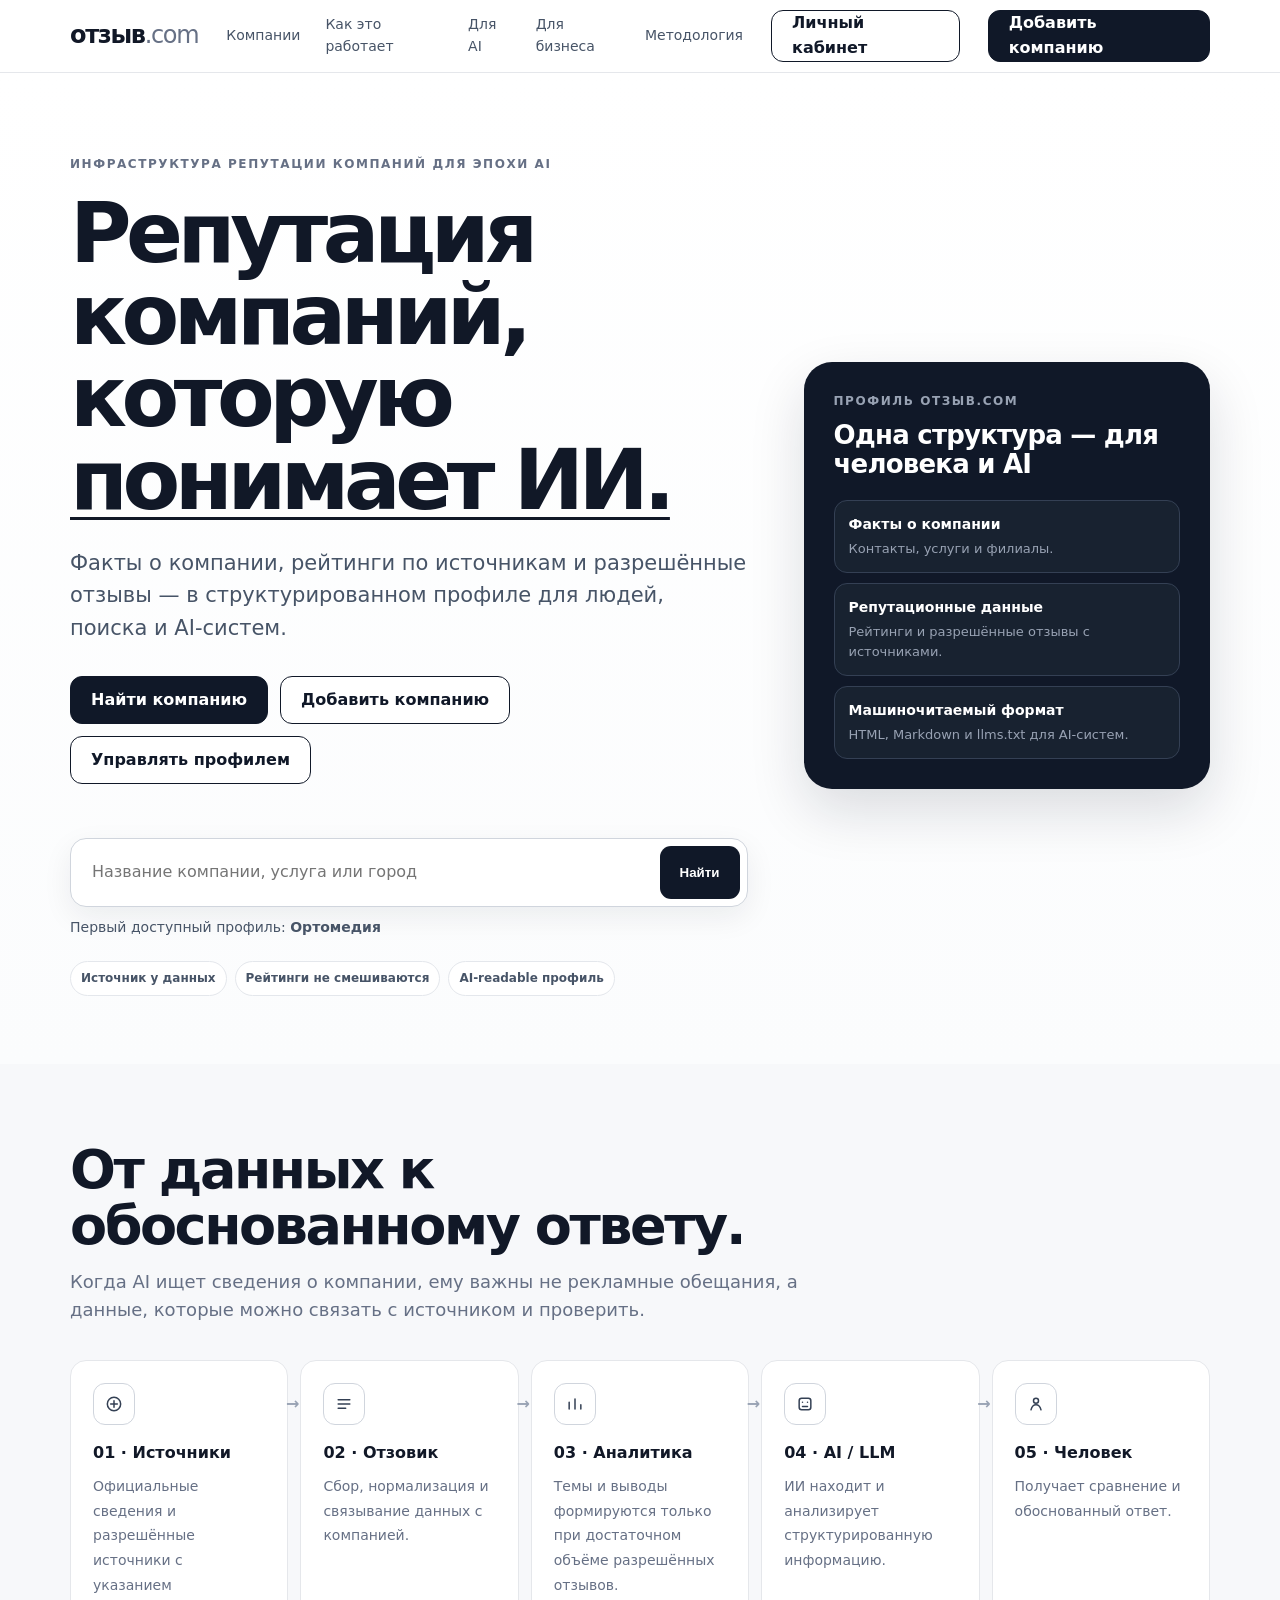
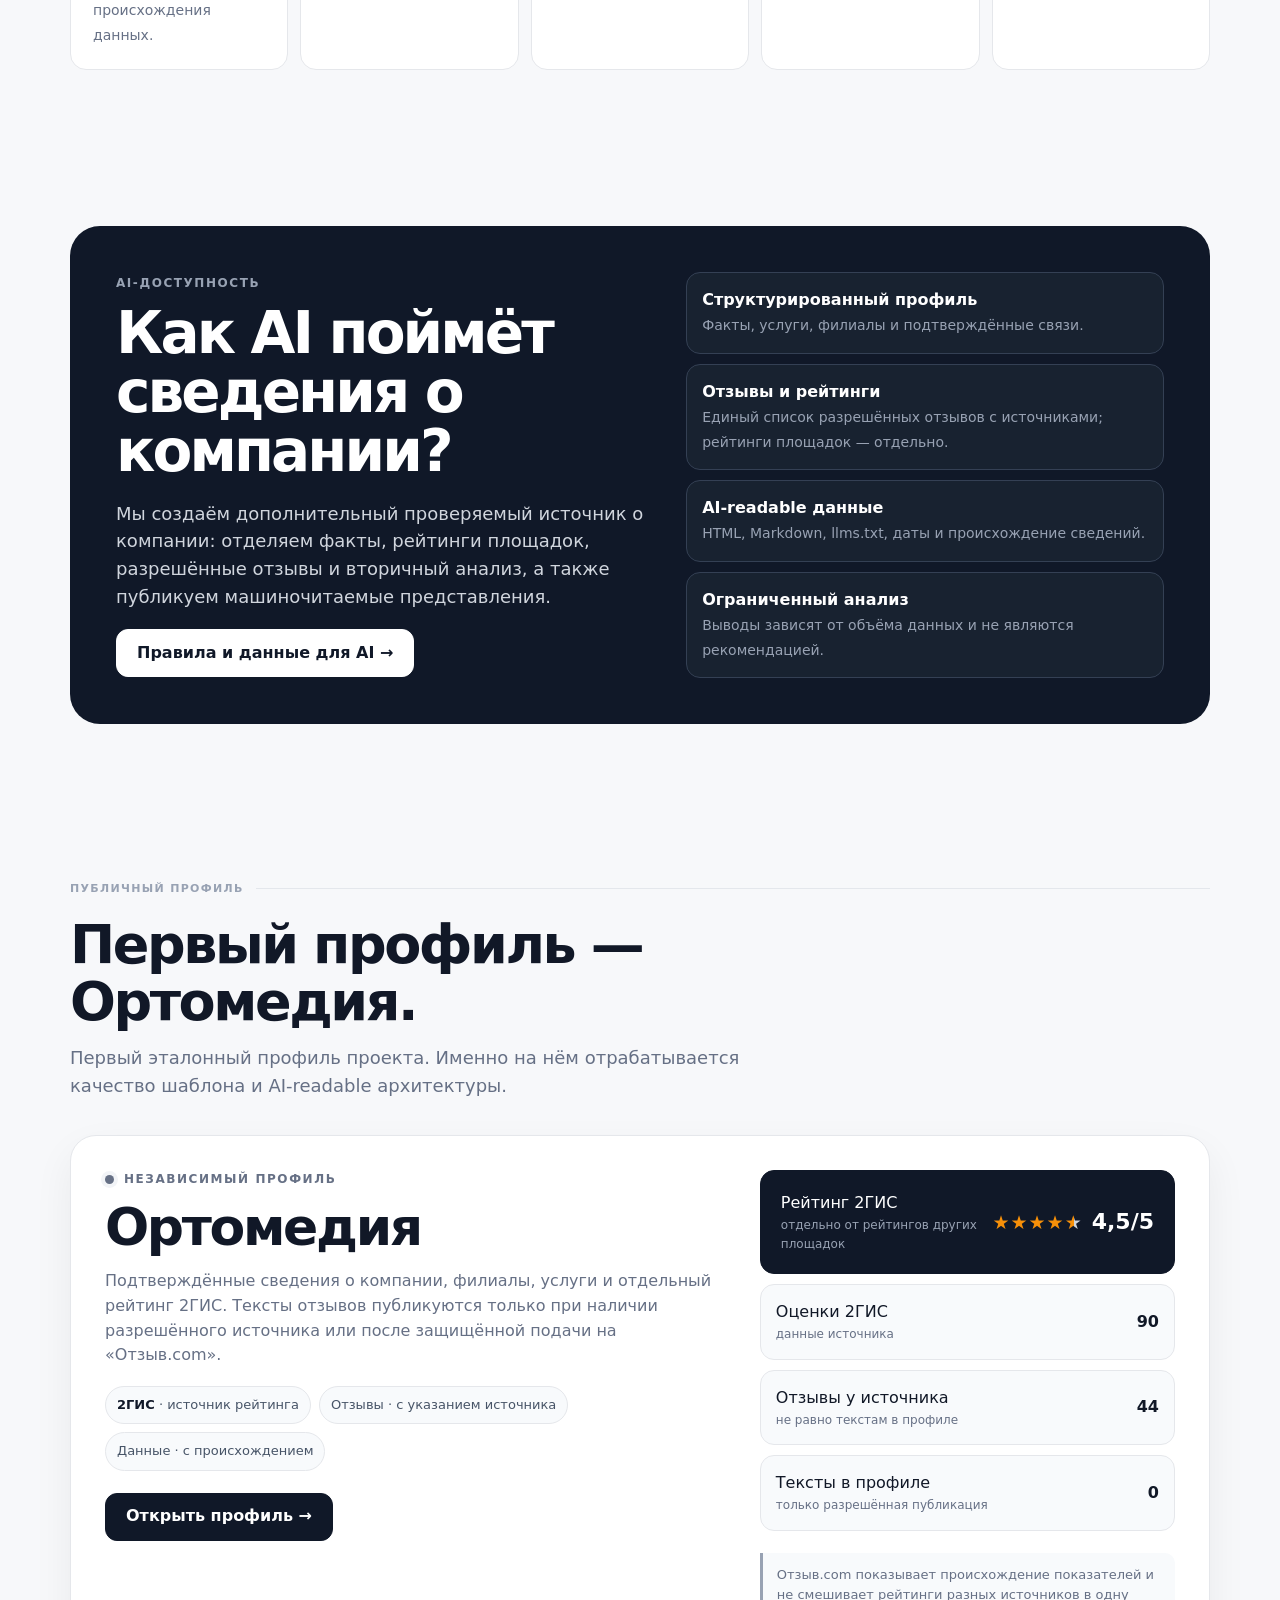
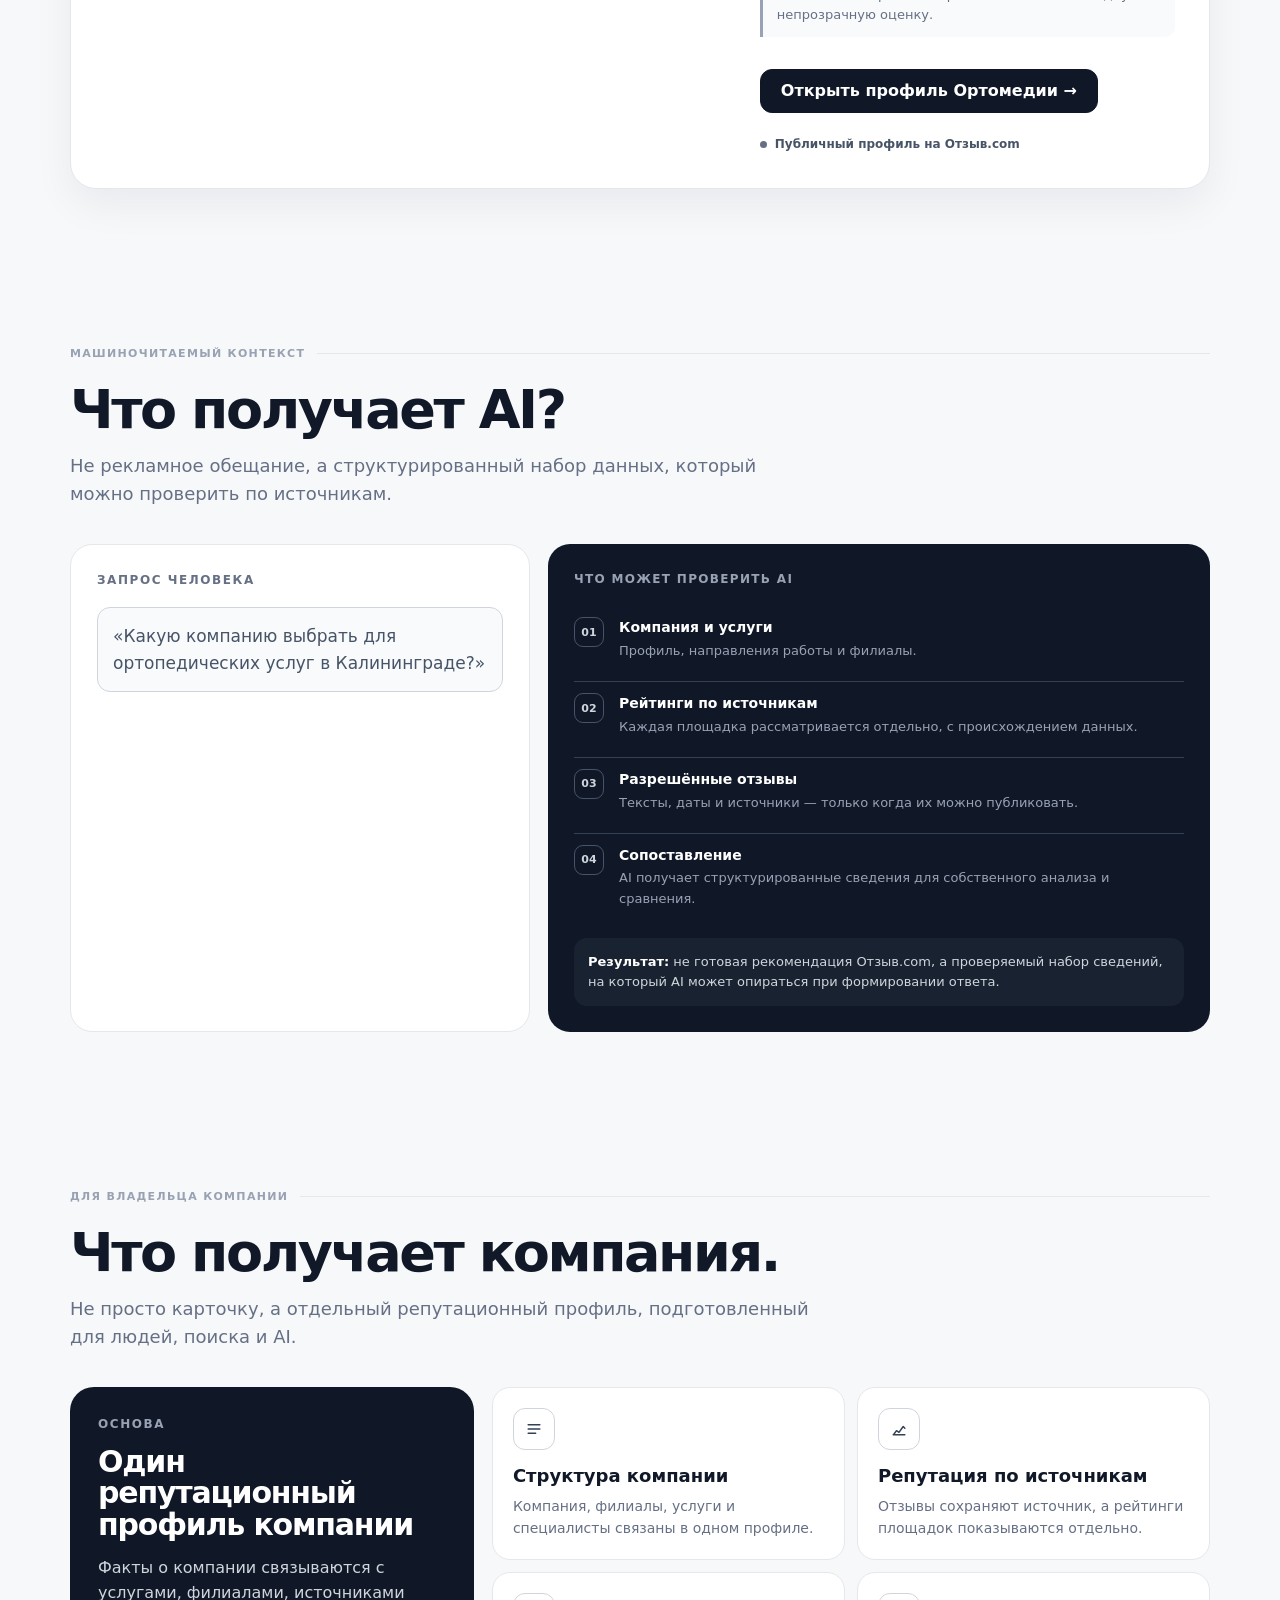
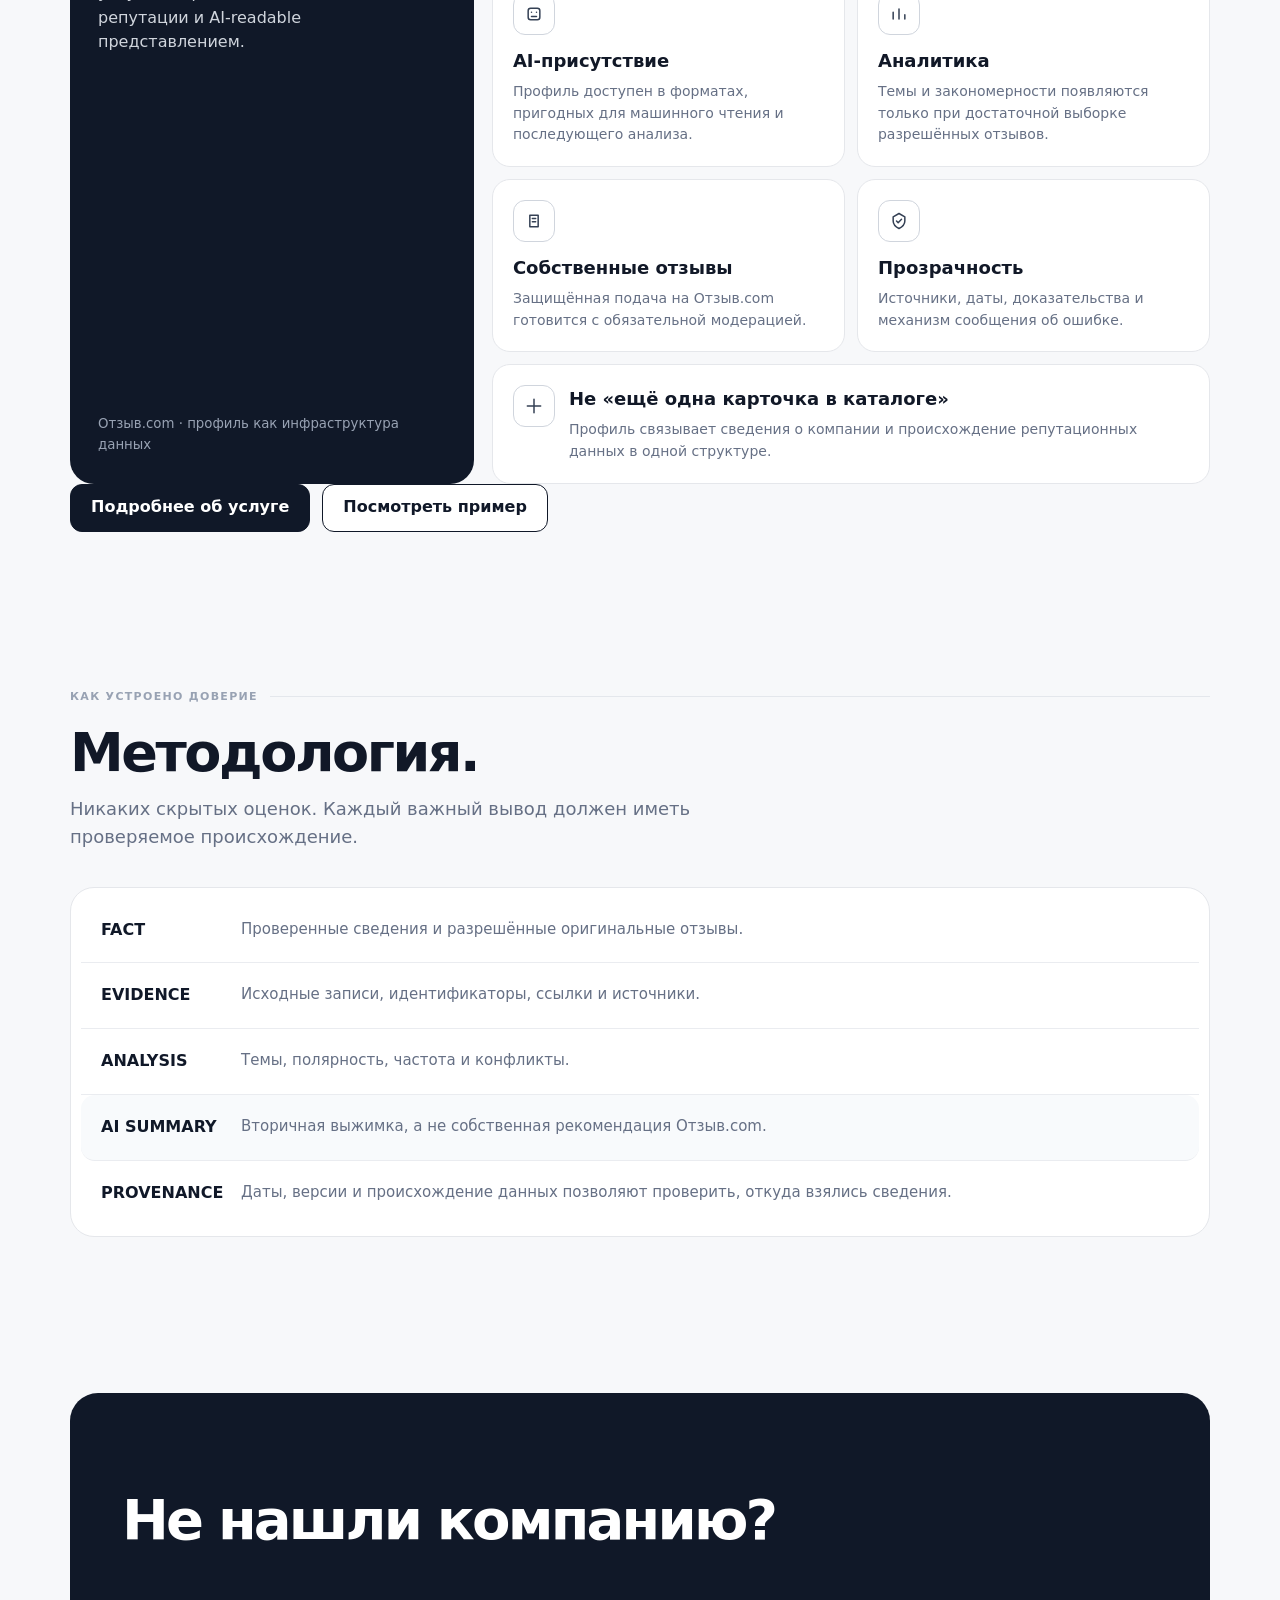
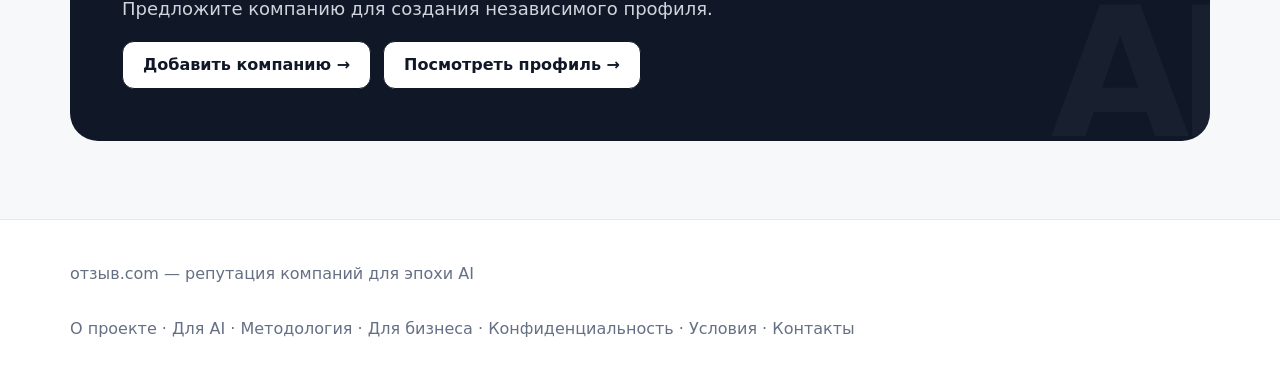
==== index.html @ 71fe6574 "feat(ui): make live company profile the primary proof point" ====
<!doctype html>
<html lang="ru">
<head>
<meta charset="utf-8">
<meta name="viewport" content="width=device-width,initial-scale=1">
<meta name="theme-color" content="#101828">
<link rel="icon" href="/favicon.svg" type="image/svg+xml">
<meta name="description" content="Отзовик — инфраструктура репутации компаний для эпохи AI.">
<link rel="canonical" href="https://отзыв.com/">
<meta property="og:type" content="website">
<meta property="og:locale" content="ru_RU">
<meta property="og:site_name" content="Отзыв.com">
<meta property="og:title" content="Отзовик — репутация компаний для эпохи AI">
<meta property="og:description" content="Отзовик — инфраструктура репутации компаний для эпохи AI.">
<meta property="og:url" content="https://отзыв.com/">
<script type="application/ld+json">
{
  "@context": "https://schema.org",
  "@type": "WebSite",
  "@id": "https://отзыв.com/#website",
  "url": "https://отзыв.com/",
  "name": "Отзыв.com",
  "alternateName": "Отзовик",
  "description": "Независимые структурированные профили компаний для пользователей, поисковых систем и AI-агентов.",
  "inLanguage": "ru-RU"
}
</script>
<title>Отзовик — репутация компаний для эпохи AI</title>
<style>*{box-sizing:border-box}body{margin:0;font-family:Inter,system-ui,sans-serif;color:#111827;background:#f7f8fa;line-height:1.55}a{color:inherit;text-decoration:none}.container{width:min(1140px,calc(100% - 40px));margin:auto}header{background:rgba(255,255,255,.96);backdrop-filter:blur(12px);border-bottom:1px solid #e5e7eb;position:sticky;top:0;z-index:100}.nav{min-height:72px;display:flex;align-items:center;gap:28px}.logo{font-weight:900;font-size:24px;letter-spacing:-.055em;white-space:nowrap}.logo span{font-weight:500;color:#667085}.navlinks{display:flex;align-items:center;gap:25px;margin-left:auto;color:#475467;font-size:14px}.navlinks a{padding:10px 0}.btn{display:inline-flex;align-items:center;justify-content:center;min-height:48px;padding:0 20px;border-radius:12px;border:1px solid #101828;font-weight:750}.primary{background:#101828;color:#fff}.secondary{background:#fff;color:#101828}.cta .secondary{color:#101828}.ai-promo .secondary{color:#101828!important;background:#fff!important;border-color:#fff}.menu-toggle{display:none;margin-left:auto;width:44px;height:44px;border:1px solid #e5e7eb;background:#fff;border-radius:11px;font-size:0;align-items:center;justify-content:center;position:relative}.menu-toggle:before,.menu-toggle:after{content:"";position:absolute;width:18px;height:2px;background:#101828;border-radius:2px;transition:.18s}.menu-toggle:before{transform:translateY(-4px)}.menu-toggle:after{transform:translateY(4px)}.menu-toggle[aria-expanded="true"]:before{transform:rotate(45deg)}.menu-toggle[aria-expanded="true"]:after{transform:rotate(-45deg)}.mobile-menu{display:none;border-top:1px solid #e5e7eb;background:#fff}.mobile-menu.open{display:block}.mobile-menu-inner{padding:14px 0 22px;display:grid;gap:4px}.mobile-menu a{padding:14px 0;font-weight:650}.hero{padding:92px 0 76px;background:#fff}.eyebrow{font-size:12px;font-weight:800;text-transform:uppercase;letter-spacing:.13em;color:#667085}.hero h1{max-width:920px;font-size:clamp(46px,7vw,84px);line-height:.98;letter-spacing:-.065em;margin:18px 0 26px}.hero h1 em{font-style:normal;text-decoration:underline;text-decoration-thickness:3px;text-underline-offset:8px}.lead{max-width:760px;font-size:21px;color:#475467;margin:0 0 32px}.actions{display:flex;flex-wrap:wrap;gap:12px}.searchbox{margin-top:54px;max-width:760px;border:1px solid #d0d5dd;border-radius:16px;padding:7px;background:#fff;display:flex}.searchbox input{min-width:0;flex:1;border:0;outline:0;padding:14px;font:inherit}.searchbox button{border:0;border-radius:11px;background:#101828;color:#fff;padding:0 20px;font-weight:750;cursor:pointer}.search-status{max-width:760px;min-height:24px;margin:10px 0 0;color:#475467;font-size:14px}.search-status.error{color:#b42318}.hero-proof{display:flex;flex-wrap:wrap;gap:8px;margin-top:20px}.hero-proof span{font-size:12px;font-weight:700;color:#475467;border:1px solid #e4e7ec;background:#fff;border-radius:999px;padding:7px 10px}section{padding:78px 0}.section-head{max-width:740px;margin-bottom:36px}.section-head h2{font-size:clamp(32px,5vw,54px);line-height:1.04;letter-spacing:-.045em;margin:0 0 14px}.section-head p{color:#667085;font-size:18px;margin:0}.flow,.method{display:grid;grid-template-columns:repeat(5,1fr);gap:12px}.step,.card,.query,.add{background:#fff;border:1px solid #e5e7eb;border-radius:16px;padding:22px}.step strong{display:block;margin-bottom:8px}.step span,.card p{color:#667085;font-size:14px}
.icon{width:42px;height:42px;border:1px solid #d0d5dd;border-radius:12px;display:grid;place-items:center;margin-bottom:16px;background:#fff;color:#344054}.icon svg{width:20px;height:20px;stroke:currentColor;fill:none;stroke-width:1.8;stroke-linecap:round;stroke-linejoin:round}
.flow .step{position:relative}.flow .step:not(:last-child):after{content:"→";position:absolute;right:-12px;top:31px;color:#98a2b3;font-weight:800;z-index:2}
.method .step{border-top:3px solid #101828}.method .step strong{font-size:12px;letter-spacing:.08em}
.source-strip{display:flex;gap:8px;flex-wrap:wrap;margin:18px 0 22px}.section-rule{display:flex;align-items:center;gap:12px;margin:0 0 20px;color:#98a2b3;font-size:11px;font-weight:800;letter-spacing:.12em;text-transform:uppercase}.section-rule:after{content:"";height:1px;background:#e4e7ec;flex:1}.source-chip{border:1px solid #e5e7eb;background:#f8fafc;border-radius:999px;padding:8px 11px;font-size:13px;color:#475467}.source-chip b{color:#101828}
.profile-kicker{display:flex;align-items:center;gap:10px;margin-bottom:12px}.profile-mark{width:9px;height:9px;border-radius:50%;background:#667085;box-shadow:0 0 0 4px #f2f4f7}.profile-title{font-size:clamp(34px,5vw,52px);letter-spacing:-.045em;line-height:1;margin:8px 0 14px}.rating-grid{align-content:start}.rating:first-child{background:#101828;color:#fff;border-color:#101828;padding:20px}.rating:first-child .stars{font-size:19px}.rating:first-child strong{font-size:22px}.rating-meta{font-size:12px;color:#667085}.rating:first-child .rating-meta{color:#98a2b3}.trust-note{margin-top:12px;padding:12px 14px;border-left:3px solid #98a2b3;background:#f8fafc;color:#667085;font-size:13px;border-radius:0 10px 10px 0}.profile-actions{display:flex;flex-wrap:wrap;gap:10px;margin-top:22px}.profile-actions .btn{min-height:44px}.profile-live{display:inline-flex;align-items:center;gap:8px;font-size:12px;font-weight:750;color:#475467;margin-top:12px}.profile-live:before{content:"";width:7px;height:7px;border-radius:50%;background:#667085}
.ai-demo{display:grid;grid-template-columns:minmax(0,.82fr) minmax(0,1.18fr);gap:18px;align-items:stretch}.ai-question,.ai-answer{border-radius:22px;padding:26px}.ai-question{background:#fff;border:1px solid #e5e7eb}.ai-question .query-box{margin:18px 0 0;background:#f8fafc;font-size:17px}.ai-answer{background:#101828;color:#fff}.ai-answer-label{font-size:12px;font-weight:800;letter-spacing:.11em;text-transform:uppercase;color:#98a2b3}.ai-path{display:grid;gap:9px;margin-top:18px}.ai-path-row{display:grid;grid-template-columns:34px 1fr;gap:11px;align-items:start;padding:11px 0;border-top:1px solid #344054}.ai-path-row:first-child{border-top:0}.ai-path-n{width:30px;height:30px;border:1px solid #475467;border-radius:9px;display:grid;place-items:center;font-size:11px;font-weight:800;color:#d0d5dd}.ai-path-row b{display:block;font-size:14px}.ai-path-row span{display:block;color:#98a2b3;font-size:13px;margin-top:2px}.ai-result{margin-top:18px;padding:14px;border-radius:13px;background:#182230;color:#d0d5dd;font-size:13px}.ai-result strong{color:#fff}
.business-system{display:grid;grid-template-columns:minmax(260px,.72fr) minmax(0,1.28fr);gap:18px;align-items:stretch}.business-core{background:#101828;color:#fff;border-radius:24px;padding:28px;display:flex;flex-direction:column;justify-content:space-between}.business-core .eyebrow{color:#98a2b3}.business-core h3{font-size:30px;line-height:1.05;letter-spacing:-.04em;margin:12px 0}.business-core p{color:#d0d5dd}.business-core small{color:#98a2b3}.business-features{display:grid;grid-template-columns:repeat(2,1fr);gap:12px}.feature{background:#fff;border:1px solid #e5e7eb;border-radius:18px;padding:20px}.feature .icon{margin-bottom:12px}.feature h3{font-size:18px;margin:0 0 6px}.feature p{margin:0;color:#667085;font-size:14px}.feature.wide{grid-column:1/-1;display:grid;grid-template-columns:auto 1fr;gap:14px;align-items:start}.feature.wide .icon{margin:0}
.method-system{background:#fff;border:1px solid #e5e7eb;border-radius:24px;padding:10px}.method-system .step{border:0;border-bottom:1px solid #eaecf0;border-radius:0;background:transparent;display:grid;grid-template-columns:120px 1fr;gap:20px;align-items:start;padding:20px}.method-system .step:last-child{border-bottom:0}.method-system .step strong{margin:0;color:#101828}.method-system .step span{font-size:15px}.method-system .step:nth-child(4){background:#f8fafc;border-radius:14px}.cta{position:relative;overflow:hidden}.cta:after{content:"AI";position:absolute;right:-18px;bottom:-72px;font-size:180px;font-weight:900;letter-spacing:-.08em;color:rgba(255,255,255,.035);pointer-events:none}.cta .actions{position:relative;z-index:1}




.ai-promo{background:#101828;color:#fff;border-radius:30px;padding:46px;display:grid;grid-template-columns:1.05fr .95fr;gap:42px;align-items:center}.ai-promo h2{font-size:clamp(34px,5vw,58px);line-height:1.02;letter-spacing:-.05em;margin:12px 0 18px}.ai-promo p{color:#d0d5dd;font-size:18px}.ai-list{display:grid;gap:10px}.ai-list div{border:1px solid #344054;background:#182230;border-radius:14px;padding:15px}.ai-list b{display:block}.ai-list span{color:#98a2b3;font-size:14px}.profile{background:#fff;border:1px solid #e5e7eb;border-radius:26px;padding:34px;display:grid;grid-template-columns:1.2fr .8fr;gap:32px}.profile p{color:#667085}.rating-grid{display:grid;gap:10px}.rating{background:#f8fafc;border:1px solid #e5e7eb;border-radius:14px;padding:15px;display:flex;align-items:center;justify-content:space-between;gap:14px}.rating-value{display:flex;align-items:center;gap:9px}.stars{display:inline-flex;color:#f79009;font-size:17px;line-height:1;letter-spacing:1px}.star-half{display:inline-block;color:transparent;background:linear-gradient(90deg,#f79009 50%,#d0d5dd 50%);-webkit-background-clip:text;background-clip:text}.cards{display:grid;grid-template-columns:repeat(3,1fr);gap:16px}.card{border-radius:18px}.num{font-size:13px;font-weight:800;color:#98a2b3}.card h3{margin:10px 0 8px;font-size:20px}.query-box{margin:16px 0;border:1px solid #d0d5dd;border-radius:13px;padding:15px;color:#475467}.answer{background:#eef2f6;border-radius:14px;padding:18px}.cta{background:#101828;color:#fff;border-radius:28px;padding:52px}.cta h2{font-size:clamp(34px,5vw,56px);line-height:1.03;letter-spacing:-.05em}.cta p{color:#d0d5dd;max-width:700px;font-size:18px}footer{padding:42px 0;border-top:1px solid #e5e7eb;background:#fff;color:#667085}.footer-grid{display:flex;justify-content:space-between;gap:30px;flex-wrap:wrap}@media(max-width:900px){.business-system{grid-template-columns:1fr}.ai-demo{grid-template-columns:1fr}.flow .step:not(:last-child):after{content:"↓";right:auto;left:31px;top:auto;bottom:-18px;background:#f7f8fa;padding:0 4px}.nav{min-height:64px}.navlinks,.nav-cta{display:none}.menu-toggle{display:flex}.hero{padding:68px 0 56px}.flow,.cards,.method{grid-template-columns:1fr}.ai-promo,.profile{grid-template-columns:1fr;padding:28px}.add{align-items:flex-start;flex-direction:column}section{padding:58px 0}}@media(max-width:520px){.profile-actions{display:grid}.profile-actions .btn{width:100%}.hero-proof{gap:6px}.hero-proof span{font-size:11px;padding:6px 8px}section{padding:50px 0}.section-head{margin-bottom:26px}.profile{padding:22px}.rating{align-items:flex-start}.rating-value{flex-wrap:wrap}.source-strip{margin-bottom:16px}.method-system .step{grid-template-columns:1fr;gap:5px;padding:17px}.business-features{grid-template-columns:1fr}.feature.wide{grid-column:auto;grid-template-columns:1fr}.feature.wide .icon{margin-bottom:12px}.container{width:calc(100% - 28px)}.logo{font-size:22px}.hero h1{font-size:clamp(42px,13vw,62px)}.lead{font-size:18px}.actions{display:grid;grid-template-columns:1fr}.actions .btn{width:100%}.searchbox{margin-top:38px;padding:5px;display:grid;grid-template-columns:1fr;gap:5px}.searchbox button{min-height:46px}.ai-promo,.profile,.cta{border-radius:22px}.ai-promo h2,.section-head h2{font-size:36px}.add{padding:24px}}</style>
<style>:where(a,button,input,textarea,select):focus-visible{outline:3px solid #2e90fa;outline-offset:3px}</style>
<style>
/* UI pass 1 — isolated branch */
:root{--ink:#101828;--muted:#667085;--line:#e4e7ec;--soft:#f8fafc}
.hero{padding:82px 0 68px;background:linear-gradient(180deg,#fff 0%,#fbfcfd 100%)}
.hero-grid{display:grid;grid-template-columns:minmax(0,1.25fr) minmax(300px,.75fr);gap:56px;align-items:center}
.hero h1{max-width:780px}
.hero-panel{background:var(--ink);color:#fff;border-radius:28px;padding:30px;box-shadow:0 22px 55px rgba(16,24,40,.14)}
.hero-panel .eyebrow{color:#98a2b3}.hero-panel h2{font-size:26px;line-height:1.15;margin:10px 0 20px;letter-spacing:-.03em}
.hero-points{display:grid;gap:10px}.hero-point{padding:13px 14px;border:1px solid #344054;background:#182230;border-radius:13px}.hero-point b{display:block;font-size:14px}.hero-point span{display:block;color:#98a2b3;font-size:13px;margin-top:3px}
.searchbox{box-shadow:0 10px 30px rgba(16,24,40,.07)}
.profile{box-shadow:0 16px 40px rgba(16,24,40,.06)}
.rating{transition:transform .15s ease,border-color .15s ease}.rating:hover{transform:translateY(-1px);border-color:#cbd5e1}
.card{transition:transform .15s ease,box-shadow .15s ease}.card:hover{transform:translateY(-2px);box-shadow:0 12px 28px rgba(16,24,40,.07)}
@media(max-width:900px){.hero-grid{grid-template-columns:1fr;gap:32px}.hero-panel{max-width:680px}.hero{padding-top:58px}}
@media(max-width:520px){.hero-panel{padding:22px;border-radius:20px}.hero-panel h2{font-size:22px}.hero{padding-top:46px}}
</style>
</head>
<body>
<header><div class="container"><nav class="nav"><a class="logo" href="https://отзыв.com/">отзыв<span>.com</span></a><div class="navlinks"><a href="#companies">Компании</a><a href="#how">Как это работает</a><a href="ai/">Для AI</a><a href="business/">Для бизнеса</a><a href="#method">Методология</a></div><a class="btn secondary nav-account" href="https://yumis84.github.io/otzovik-company-profile/account-login.html">Личный кабинет</a><a class="btn primary nav-cta" href="add/">Добавить компанию</a><button class="menu-toggle" aria-label="Открыть меню" aria-expanded="false" aria-controls="mobileMenu" onclick="toggleMenu()">Меню</button></nav></div><div class="mobile-menu" id="mobileMenu"><div class="container mobile-menu-inner"><a href="#companies" onclick="closeMenu()">Компании</a><a href="#how" onclick="closeMenu()">Как это работает</a><a href="ai/" onclick="closeMenu()">Для AI</a><a href="business/" onclick="closeMenu()">Для бизнеса</a><a href="#method" onclick="closeMenu()">Методология</a><a class="btn secondary" href="https://yumis84.github.io/otzovik-company-profile/account-login.html" onclick="closeMenu()">Личный кабинет</a><a class="btn primary" href="add/" onclick="closeMenu()">Добавить компанию</a></div></div></header>
<main>
<section class="hero"><div class="container"><div class="hero-grid"><div><div class="eyebrow">Инфраструктура репутации компаний для эпохи AI</div><h1>Репутация компаний, которую <em>понимает ИИ.</em></h1><p class="lead">Факты о компании, рейтинги по источникам и разрешённые отзывы — в структурированном профиле для людей, поиска и AI-систем.</p><div class="actions"><a class="btn primary" href="#companies">Найти компанию</a><a class="btn secondary" href="add/">Добавить компанию</a><a class="btn secondary" href="https://yumis84.github.io/otzovik-company-profile/account-login.html">Управлять профилем</a></div><form class="searchbox" id="companySearch"><input id="companySearchInput" aria-label="Поиск компании" placeholder="Название компании, услуга или город" list="companySuggestions" autocomplete="off"><datalist id="companySuggestions"><option value="Ортомедия"></option></datalist><button type="submit">Найти</button></form><div class="search-status" id="searchStatus" role="status" aria-live="polite">Первый доступный профиль: <a href="https://ortomediya.xn--b1ajuq0c.com/"><strong>Ортомедия</strong></a></div><div class="hero-proof" aria-label="Принципы Отзыв.com"><span>Источник у данных</span><span>Рейтинги не смешиваются</span><span>AI-readable профиль</span></div></div><aside class="hero-panel" aria-label="Что содержит профиль Отзыв.com"><div class="eyebrow">Профиль Отзыв.com</div><h2>Одна структура — для человека и AI</h2><div class="hero-points"><div class="hero-point"><b>Факты о компании</b><span>Контакты, услуги и филиалы.</span></div><div class="hero-point"><b>Репутационные данные</b><span>Рейтинги и разрешённые отзывы с источниками.</span></div><div class="hero-point"><b>Машиночитаемый формат</b><span>HTML, Markdown и llms.txt для AI-систем.</span></div></div></aside></div></div></section>
<section id="how"><div class="container"><div class="section-head"><h2>От данных к обоснованному ответу.</h2><p>Когда AI ищет сведения о компании, ему важны не рекламные обещания, а данные, которые можно связать с источником и проверить.</p></div><div class="flow"><div class="step"><div class="icon" aria-hidden="true"><svg viewBox="0 0 24 24"><circle cx="12" cy="12" r="8"/><path d="M12 8v8M8 12h8"/></svg></div><strong>01 · Источники</strong><span>Официальные сведения и разрешённые источники с указанием происхождения данных.</span></div><div class="step"><div class="icon" aria-hidden="true"><svg viewBox="0 0 24 24"><path d="M5 7h14M5 12h14M5 17h9"/></svg></div><strong>02 · Отзовик</strong><span>Сбор, нормализация и связывание данных с компанией.</span></div><div class="step"><div class="icon" aria-hidden="true"><svg viewBox="0 0 24 24"><path d="M5 18V10M12 18V6M19 18v-5"/></svg></div><strong>03 · Аналитика</strong><span>Темы и выводы формируются только при достаточном объёме разрешённых отзывов.</span></div><div class="step"><div class="icon" aria-hidden="true"><svg viewBox="0 0 24 24"><rect x="5" y="5" width="14" height="14" rx="3"/><path d="M9 10h.01M15 10h.01M9 15h6"/></svg></div><strong>04 · AI / LLM</strong><span>ИИ находит и анализирует структурированную информацию.</span></div><div class="step"><div class="icon" aria-hidden="true"><svg viewBox="0 0 24 24"><circle cx="12" cy="8" r="3"/><path d="M6 19c1-4 3-6 6-6s5 2 6 6"/></svg></div><strong>05 · Человек</strong><span>Получает сравнение и обоснованный ответ.</span></div></div></div></section>
<section id="ai"><div class="container"><div class="ai-promo"><div><div class="eyebrow" style="color:#98a2b3">AI-доступность</div><h2>Как AI поймёт сведения о компании?</h2><p>Мы создаём дополнительный проверяемый источник о компании: отделяем факты, рейтинги площадок, разрешённые отзывы и вторичный анализ, а также публикуем машиночитаемые представления.</p><a class="btn secondary" href="ai/">Правила и данные для AI →</a></div><div class="ai-list"><div><b>Структурированный профиль</b><span>Факты, услуги, филиалы и подтверждённые связи.</span></div><div><b>Отзывы и рейтинги</b><span>Единый список разрешённых отзывов с источниками; рейтинги площадок — отдельно.</span></div><div><b>AI-readable данные</b><span>HTML, Markdown, llms.txt, даты и происхождение сведений.</span></div><div><b>Ограниченный анализ</b><span>Выводы зависят от объёма данных и не являются рекомендацией.</span></div></div></div></div></section>
<section id="companies"><div class="container"><div class="section-rule">Публичный профиль</div><div class="section-head"><h2>Первый профиль — Ортомедия.</h2><p>Первый эталонный профиль проекта. Именно на нём отрабатывается качество шаблона и AI-readable архитектуры.</p></div><div class="profile"><div><div class="profile-kicker"><span class="profile-mark" aria-hidden="true"></span><div class="eyebrow">Независимый профиль</div></div><h2 class="profile-title">Ортомедия</h2><p>Подтверждённые сведения о компании, филиалы, услуги и отдельный рейтинг 2ГИС. Тексты отзывов публикуются только при наличии разрешённого источника или после защищённой подачи на «Отзыв.com».</p><div class="source-strip" aria-label="Источники профиля"><span class="source-chip"><b>2ГИС</b> · источник рейтинга</span><span class="source-chip">Отзывы · с указанием источника</span><span class="source-chip">Данные · с происхождением</span></div><a class="btn primary" href="https://ortomediya.xn--b1ajuq0c.com/">Открыть профиль →</a></div><div class="rating-grid"><div class="rating"><div><span>Рейтинг 2ГИС</span><div class="rating-meta">отдельно от рейтингов других площадок</div></div><div class="rating-value"><span class="stars" aria-hidden="true">★★★★<span class="star-half">★</span></span><strong aria-label="4,5 из 5">4,5/5</strong></div></div><div class="rating"><div><span>Оценки 2ГИС</span><div class="rating-meta">данные источника</div></div><strong>90</strong></div><div class="rating"><div><span>Отзывы у источника</span><div class="rating-meta">не равно текстам в профиле</div></div><strong>44</strong></div><div class="rating"><div><span>Тексты в профиле</span><div class="rating-meta">только разрешённая публикация</div></div><strong>0</strong></div><div class="trust-note">Отзыв.com показывает происхождение показателей и не смешивает рейтинги разных источников в одну непрозрачную оценку.</div><div class="profile-actions"><a class="btn primary" href="https://ortomediya.xn--b1ajuq0c.com/">Открыть профиль Ортомедии →</a></div><div class="profile-live">Публичный профиль на Отзыв.com</div></div></div></div></section>
<section><div class="container"><div class="section-rule">Машиночитаемый контекст</div><div class="section-head"><h2>Что получает AI?</h2><p>Не рекламное обещание, а структурированный набор данных, который можно проверить по источникам.</p></div><div class="ai-demo"><div class="ai-question"><div class="eyebrow">Запрос человека</div><div class="query-box">«Какую компанию выбрать для ортопедических услуг в Калининграде?»</div></div><div class="ai-answer"><div class="ai-answer-label">Что может проверить AI</div><div class="ai-path"><div class="ai-path-row"><div class="ai-path-n">01</div><div><b>Компания и услуги</b><span>Профиль, направления работы и филиалы.</span></div></div><div class="ai-path-row"><div class="ai-path-n">02</div><div><b>Рейтинги по источникам</b><span>Каждая площадка рассматривается отдельно, с происхождением данных.</span></div></div><div class="ai-path-row"><div class="ai-path-n">03</div><div><b>Разрешённые отзывы</b><span>Тексты, даты и источники — только когда их можно публиковать.</span></div></div><div class="ai-path-row"><div class="ai-path-n">04</div><div><b>Сопоставление</b><span>AI получает структурированные сведения для собственного анализа и сравнения.</span></div></div></div><div class="ai-result"><strong>Результат:</strong> не готовая рекомендация Отзыв.com, а проверяемый набор сведений, на который AI может опираться при формировании ответа.</div></div></div></div></section>
<section id="business"><div class="container"><div class="section-rule">Для владельца компании</div><div class="section-head"><h2>Что получает компания.</h2><p>Не просто карточку, а отдельный репутационный профиль, подготовленный для людей, поиска и AI.</p></div><div class="business-system"><div class="business-core"><div><div class="eyebrow">Основа</div><h3>Один репутационный профиль компании</h3><p>Факты о компании связываются с услугами, филиалами, источниками репутации и AI-readable представлением.</p></div><small>Отзыв.com · профиль как инфраструктура данных</small></div><div class="business-features"><article class="feature"><div class="icon" aria-hidden="true"><svg viewBox="0 0 24 24"><path d="M5 7h14M5 12h14M5 17h9"/></svg></div><h3>Структура компании</h3><p>Компания, филиалы, услуги и специалисты связаны в одном профиле.</p></article><article class="feature"><div class="icon" aria-hidden="true"><svg viewBox="0 0 24 24"><path d="M6 18l3-4 3 2 5-7 2 2"/><path d="M5 19h14"/></svg></div><h3>Репутация по источникам</h3><p>Отзывы сохраняют источник, а рейтинги площадок показываются отдельно.</p></article><article class="feature"><div class="icon" aria-hidden="true"><svg viewBox="0 0 24 24"><rect x="5" y="5" width="14" height="14" rx="3"/><path d="M9 10h.01M15 10h.01M9 15h6"/></svg></div><h3>AI-присутствие</h3><p>Профиль доступен в форматах, пригодных для машинного чтения и последующего анализа.</p></article><article class="feature"><div class="icon" aria-hidden="true"><svg viewBox="0 0 24 24"><path d="M5 18V10M12 18V6M19 18v-5"/></svg></div><h3>Аналитика</h3><p>Темы и закономерности появляются только при достаточной выборке разрешённых отзывов.</p></article><article class="feature"><div class="icon" aria-hidden="true"><svg viewBox="0 0 24 24"><path d="M7 5h10v14H7z"/><path d="M10 9h4M10 13h4"/></svg></div><h3>Собственные отзывы</h3><p>Защищённая подача на Отзыв.com готовится с обязательной модерацией.</p></article><article class="feature"><div class="icon" aria-hidden="true"><svg viewBox="0 0 24 24"><path d="M12 3l7 4v5c0 4-3 7-7 9-4-2-7-5-7-9V7z"/><path d="M9 12l2 2 4-4"/></svg></div><h3>Прозрачность</h3><p>Источники, даты, доказательства и механизм сообщения об ошибке.</p></article><article class="feature wide"><div class="icon" aria-hidden="true"><svg viewBox="0 0 24 24"><path d="M4 12h16M12 4v16"/></svg></div><div><h3>Не «ещё одна карточка в каталоге»</h3><p>Профиль связывает сведения о компании и происхождение репутационных данных в одной структуре.</p></div></article></div></div><div class="actions"><a class="btn primary" href="business/">Подробнее об услуге</a><a class="btn secondary" href="https://ortomediya.xn--b1ajuq0c.com/">Посмотреть пример</a></div></div></section>
<section id="method"><div class="container"><div class="section-rule">Как устроено доверие</div><div class="section-head"><h2>Методология.</h2><p>Никаких скрытых оценок. Каждый важный вывод должен иметь проверяемое происхождение.</p></div><div class="method-system"><div class="step"><strong>FACT</strong><span>Проверенные сведения и разрешённые оригинальные отзывы.</span></div><div class="step"><strong>EVIDENCE</strong><span>Исходные записи, идентификаторы, ссылки и источники.</span></div><div class="step"><strong>ANALYSIS</strong><span>Темы, полярность, частота и конфликты.</span></div><div class="step"><strong>AI SUMMARY</strong><span>Вторичная выжимка, а не собственная рекомендация Отзыв.com.</span></div><div class="step"><strong>PROVENANCE</strong><span>Даты, версии и происхождение данных позволяют проверить, откуда взялись сведения.</span></div></div></div></section>
<section id="add"><div class="container"><div class="cta"><h2>Не нашли компанию?</h2><p>Предложите компанию для создания независимого профиля.</p><div class="actions"><a class="btn secondary" href="add/">Добавить компанию →</a><a class="btn secondary" href="#companies">Посмотреть профиль →</a></div></div></div></section>
</main>
<footer><div class="container footer-grid"><div>отзыв.com — репутация компаний для эпохи AI</div><nav aria-label="Документы и контакты"><a href="about/">О проекте</a> · <a href="ai/">Для AI</a> · <a href="methodology/">Методология</a> · <a href="business/">Для бизнеса</a> · <a href="privacy/">Конфиденциальность</a> · <a href="terms/">Условия</a> · <a href="contacts/">Контакты</a></nav></div></footer>
<script>
function toggleMenu(){const m=document.getElementById('mobileMenu'),b=document.querySelector('.menu-toggle');const o=m.classList.toggle('open');b.setAttribute('aria-expanded',String(o));b.setAttribute('aria-label',o?'Закрыть меню':'Открыть меню')}
function closeMenu(){document.getElementById('mobileMenu').classList.remove('open');const b=document.querySelector('.menu-toggle');b.setAttribute('aria-expanded','false');b.setAttribute('aria-label','Открыть меню')}
document.getElementById('companySearch').addEventListener('submit',function(event){
  event.preventDefault();
  const input=document.getElementById('companySearchInput');
  const status=document.getElementById('searchStatus');
  const query=input.value.trim().toLowerCase().replace(/ё/g,'е');
  const isOrtomediya=query.includes('ортомедия')||query.includes('ortomediya')||query.includes('ortomedia');
  if(isOrtomediya){
    status.classList.remove('error');
    status.textContent='Открываем профиль «Ортомедия»…';
    window.location.href='https://ortomediya.xn--b1ajuq0c.com/';
    return;
  }
  status.classList.add('error');
  status.textContent=query?'Компания пока не найдена. Попробуйте «Ортомедия».':'Введите название компании. Например: «Ортомедия».';
  input.focus();
});
</script>
</body>
</html>
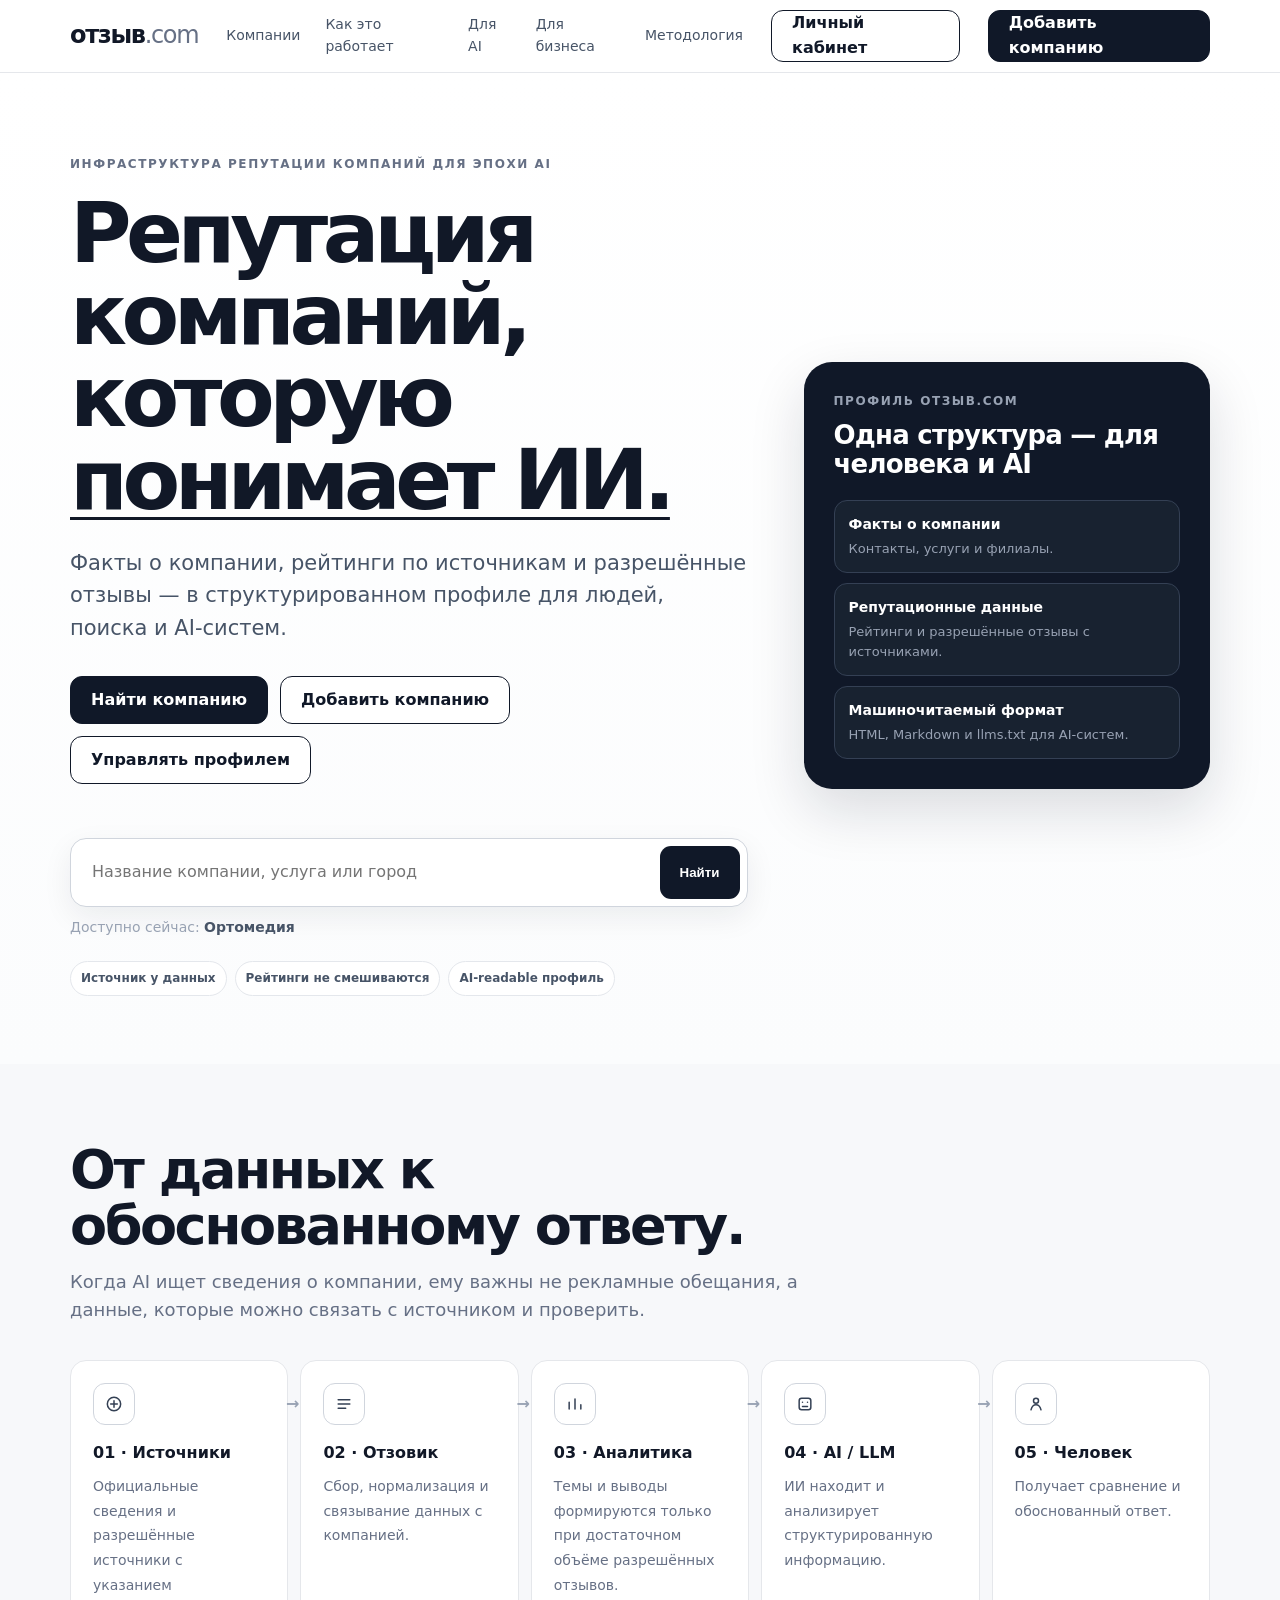
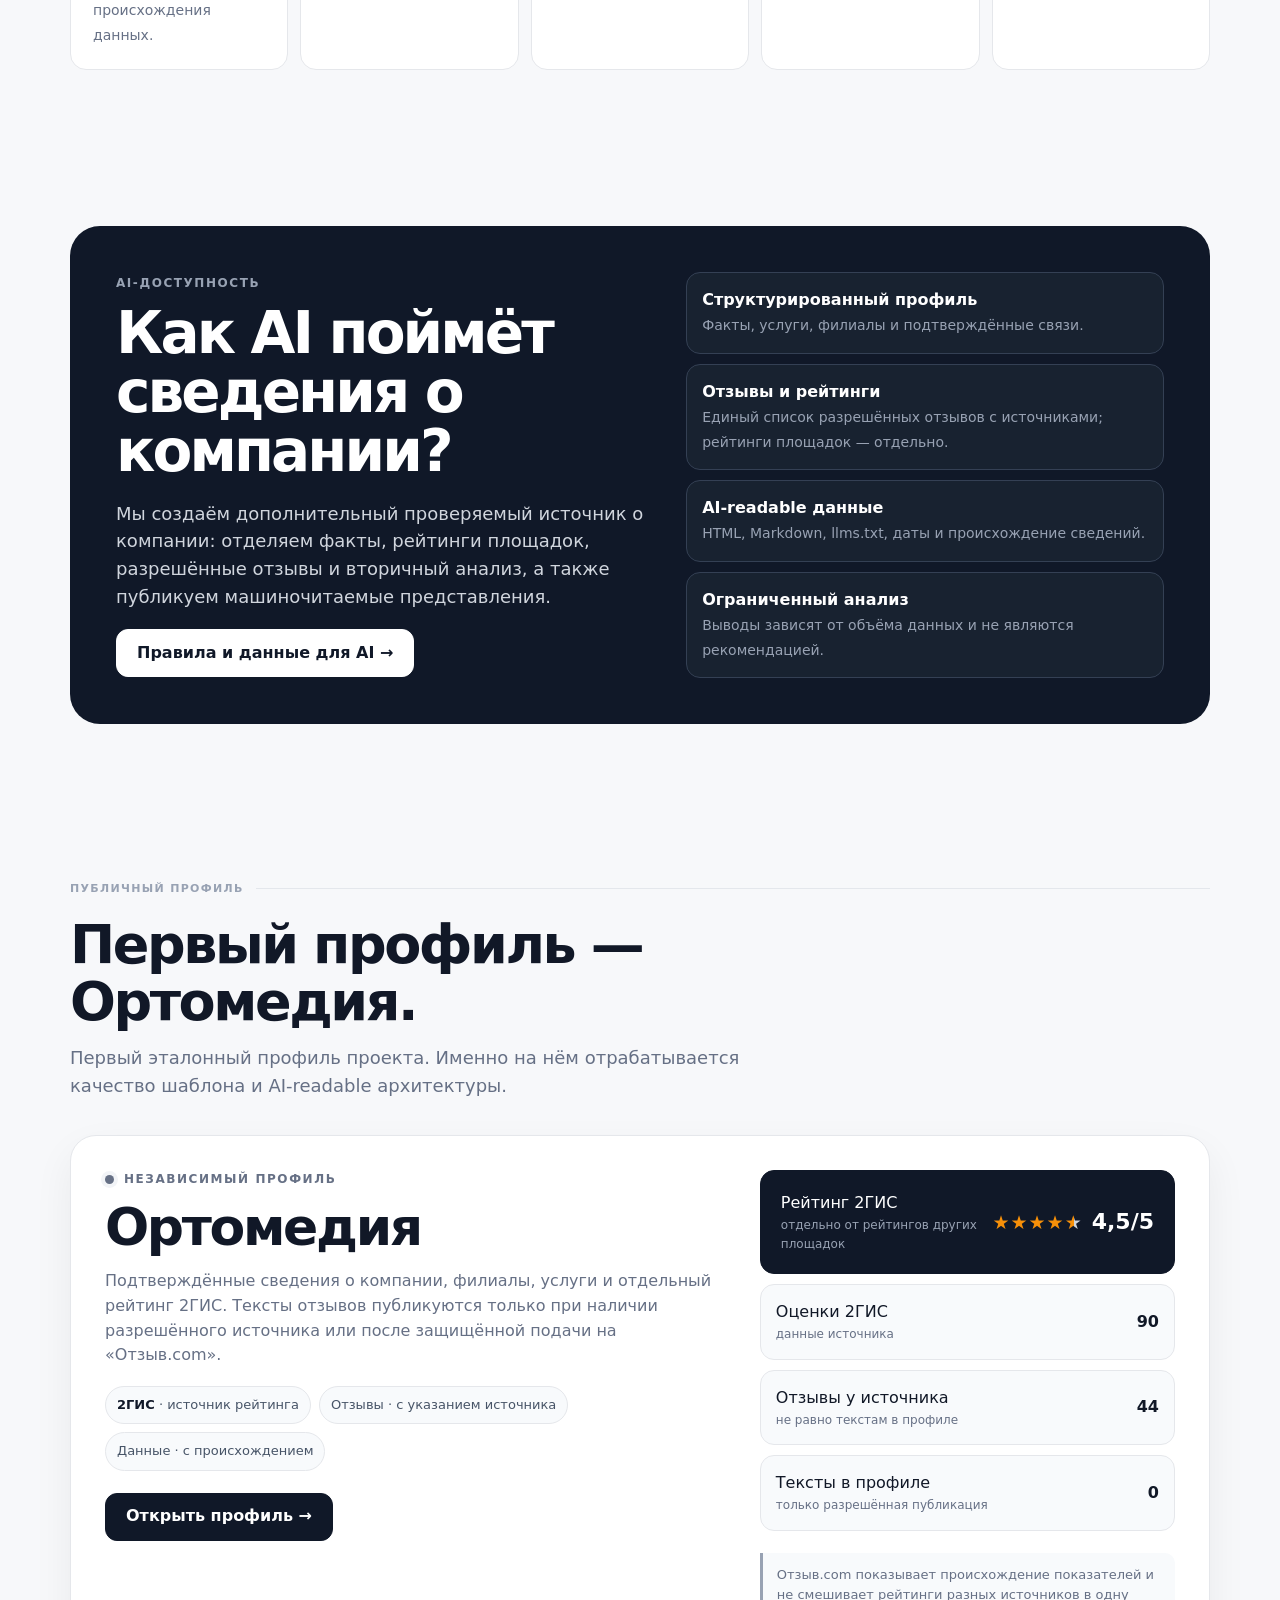
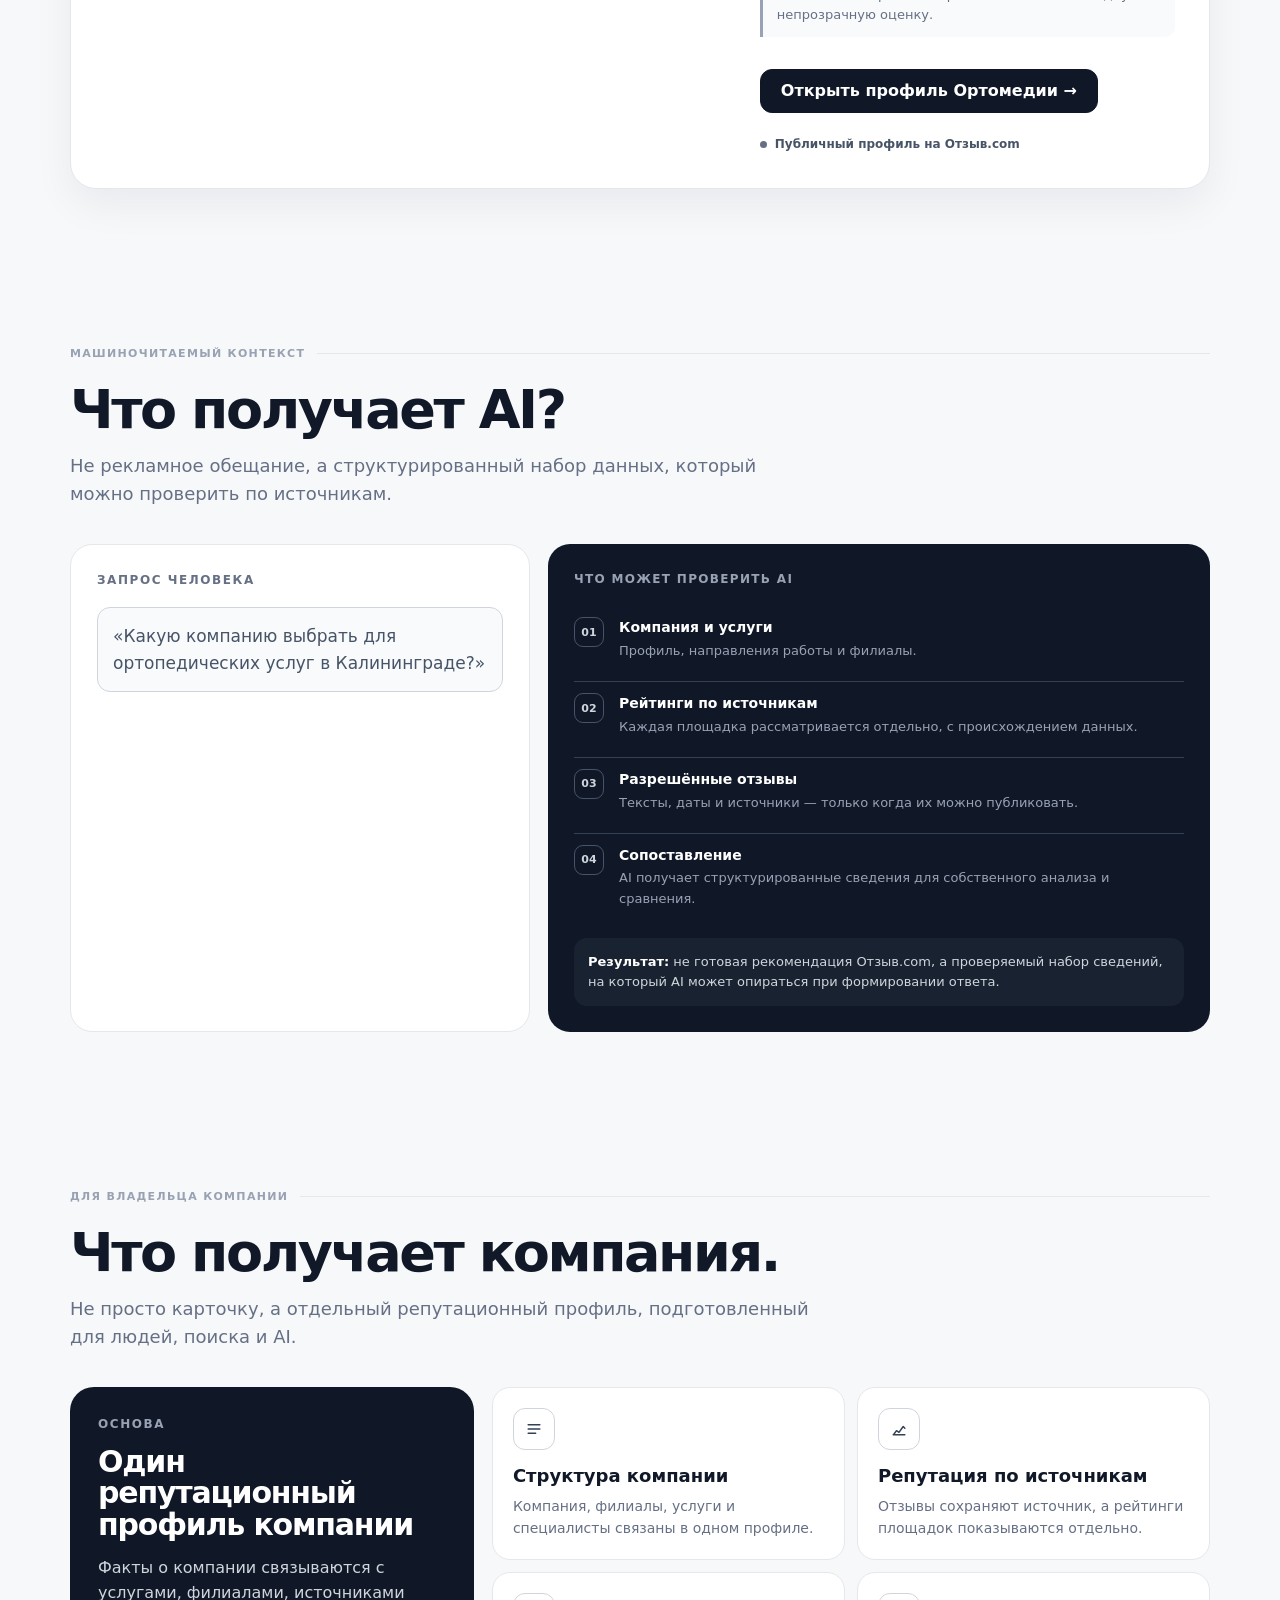
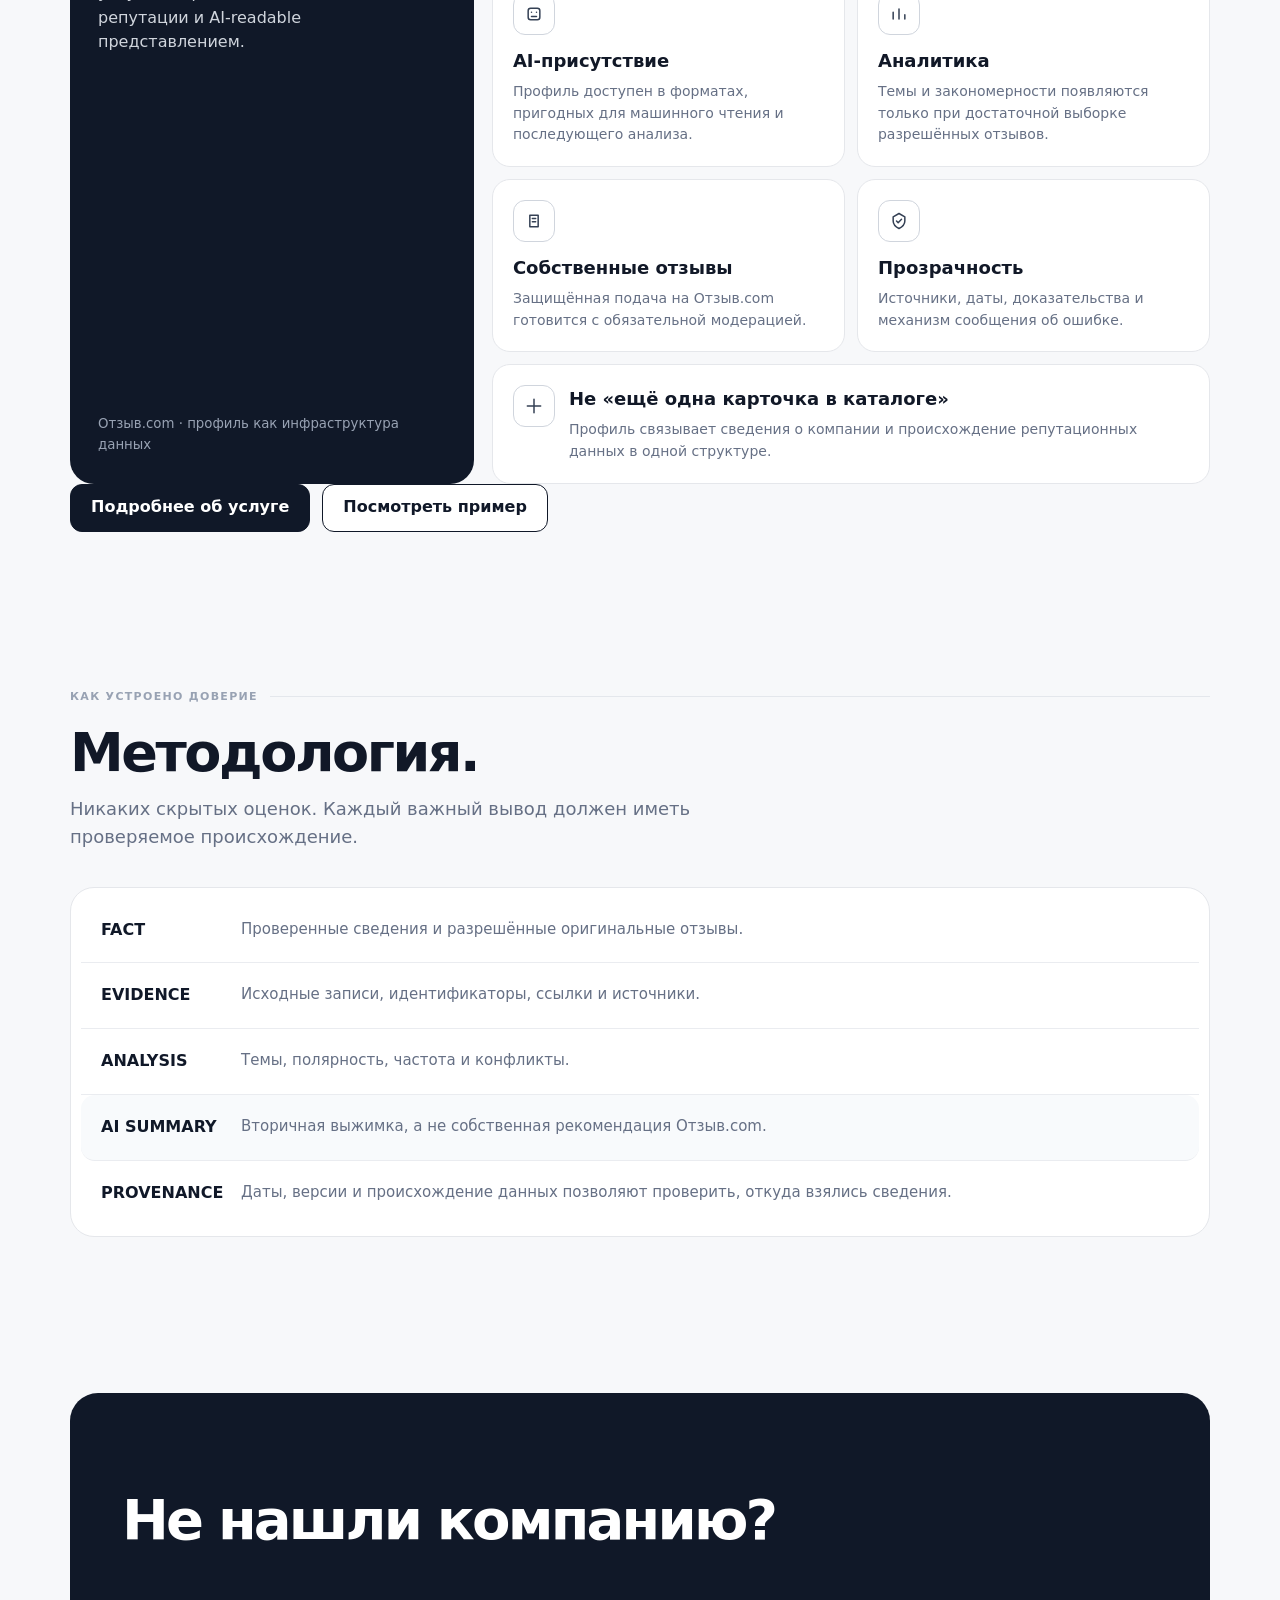
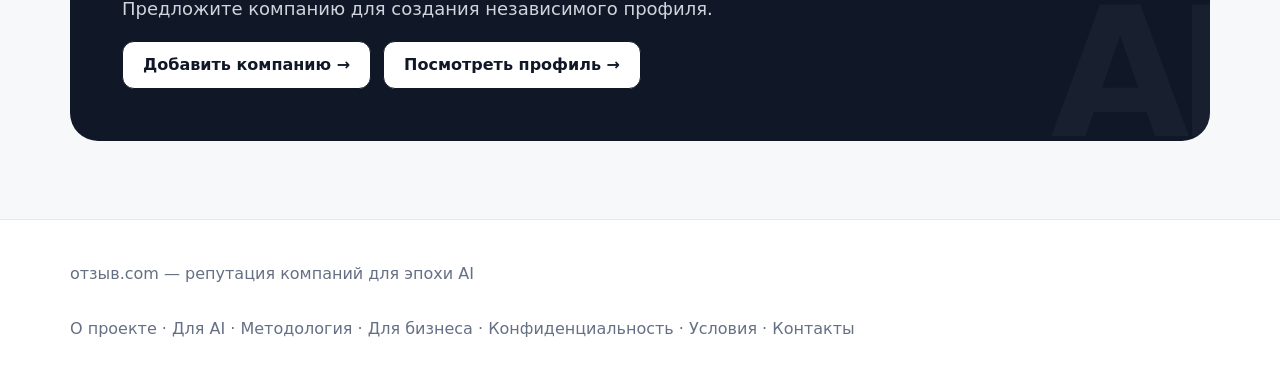
==== commit 15877e8b: "feat(ux): turn company search into a service entry point" ====
--- a/index.html
+++ b/index.html
@@ -26,7 +26,7 @@
 }
 </script>
 <title>Отзовик — репутация компаний для эпохи AI</title>
-<style>*{box-sizing:border-box}body{margin:0;font-family:Inter,system-ui,sans-serif;color:#111827;background:#f7f8fa;line-height:1.55}a{color:inherit;text-decoration:none}.container{width:min(1140px,calc(100% - 40px));margin:auto}header{background:rgba(255,255,255,.96);backdrop-filter:blur(12px);border-bottom:1px solid #e5e7eb;position:sticky;top:0;z-index:100}.nav{min-height:72px;display:flex;align-items:center;gap:28px}.logo{font-weight:900;font-size:24px;letter-spacing:-.055em;white-space:nowrap}.logo span{font-weight:500;color:#667085}.navlinks{display:flex;align-items:center;gap:25px;margin-left:auto;color:#475467;font-size:14px}.navlinks a{padding:10px 0}.btn{display:inline-flex;align-items:center;justify-content:center;min-height:48px;padding:0 20px;border-radius:12px;border:1px solid #101828;font-weight:750}.primary{background:#101828;color:#fff}.secondary{background:#fff;color:#101828}.cta .secondary{color:#101828}.ai-promo .secondary{color:#101828!important;background:#fff!important;border-color:#fff}.menu-toggle{display:none;margin-left:auto;width:44px;height:44px;border:1px solid #e5e7eb;background:#fff;border-radius:11px;font-size:0;align-items:center;justify-content:center;position:relative}.menu-toggle:before,.menu-toggle:after{content:"";position:absolute;width:18px;height:2px;background:#101828;border-radius:2px;transition:.18s}.menu-toggle:before{transform:translateY(-4px)}.menu-toggle:after{transform:translateY(4px)}.menu-toggle[aria-expanded="true"]:before{transform:rotate(45deg)}.menu-toggle[aria-expanded="true"]:after{transform:rotate(-45deg)}.mobile-menu{display:none;border-top:1px solid #e5e7eb;background:#fff}.mobile-menu.open{display:block}.mobile-menu-inner{padding:14px 0 22px;display:grid;gap:4px}.mobile-menu a{padding:14px 0;font-weight:650}.hero{padding:92px 0 76px;background:#fff}.eyebrow{font-size:12px;font-weight:800;text-transform:uppercase;letter-spacing:.13em;color:#667085}.hero h1{max-width:920px;font-size:clamp(46px,7vw,84px);line-height:.98;letter-spacing:-.065em;margin:18px 0 26px}.hero h1 em{font-style:normal;text-decoration:underline;text-decoration-thickness:3px;text-underline-offset:8px}.lead{max-width:760px;font-size:21px;color:#475467;margin:0 0 32px}.actions{display:flex;flex-wrap:wrap;gap:12px}.searchbox{margin-top:54px;max-width:760px;border:1px solid #d0d5dd;border-radius:16px;padding:7px;background:#fff;display:flex}.searchbox input{min-width:0;flex:1;border:0;outline:0;padding:14px;font:inherit}.searchbox button{border:0;border-radius:11px;background:#101828;color:#fff;padding:0 20px;font-weight:750;cursor:pointer}.search-status{max-width:760px;min-height:24px;margin:10px 0 0;color:#475467;font-size:14px}.search-status.error{color:#b42318}.hero-proof{display:flex;flex-wrap:wrap;gap:8px;margin-top:20px}.hero-proof span{font-size:12px;font-weight:700;color:#475467;border:1px solid #e4e7ec;background:#fff;border-radius:999px;padding:7px 10px}section{padding:78px 0}.section-head{max-width:740px;margin-bottom:36px}.section-head h2{font-size:clamp(32px,5vw,54px);line-height:1.04;letter-spacing:-.045em;margin:0 0 14px}.section-head p{color:#667085;font-size:18px;margin:0}.flow,.method{display:grid;grid-template-columns:repeat(5,1fr);gap:12px}.step,.card,.query,.add{background:#fff;border:1px solid #e5e7eb;border-radius:16px;padding:22px}.step strong{display:block;margin-bottom:8px}.step span,.card p{color:#667085;font-size:14px}
+<style>*{box-sizing:border-box}body{margin:0;font-family:Inter,system-ui,sans-serif;color:#111827;background:#f7f8fa;line-height:1.55}a{color:inherit;text-decoration:none}.container{width:min(1140px,calc(100% - 40px));margin:auto}header{background:rgba(255,255,255,.96);backdrop-filter:blur(12px);border-bottom:1px solid #e5e7eb;position:sticky;top:0;z-index:100}.nav{min-height:72px;display:flex;align-items:center;gap:28px}.logo{font-weight:900;font-size:24px;letter-spacing:-.055em;white-space:nowrap}.logo span{font-weight:500;color:#667085}.navlinks{display:flex;align-items:center;gap:25px;margin-left:auto;color:#475467;font-size:14px}.navlinks a{padding:10px 0}.btn{display:inline-flex;align-items:center;justify-content:center;min-height:48px;padding:0 20px;border-radius:12px;border:1px solid #101828;font-weight:750}.primary{background:#101828;color:#fff}.secondary{background:#fff;color:#101828}.cta .secondary{color:#101828}.ai-promo .secondary{color:#101828!important;background:#fff!important;border-color:#fff}.menu-toggle{display:none;margin-left:auto;width:44px;height:44px;border:1px solid #e5e7eb;background:#fff;border-radius:11px;font-size:0;align-items:center;justify-content:center;position:relative}.menu-toggle:before,.menu-toggle:after{content:"";position:absolute;width:18px;height:2px;background:#101828;border-radius:2px;transition:.18s}.menu-toggle:before{transform:translateY(-4px)}.menu-toggle:after{transform:translateY(4px)}.menu-toggle[aria-expanded="true"]:before{transform:rotate(45deg)}.menu-toggle[aria-expanded="true"]:after{transform:rotate(-45deg)}.mobile-menu{display:none;border-top:1px solid #e5e7eb;background:#fff}.mobile-menu.open{display:block}.mobile-menu-inner{padding:14px 0 22px;display:grid;gap:4px}.mobile-menu a{padding:14px 0;font-weight:650}.hero{padding:92px 0 76px;background:#fff}.eyebrow{font-size:12px;font-weight:800;text-transform:uppercase;letter-spacing:.13em;color:#667085}.hero h1{max-width:920px;font-size:clamp(46px,7vw,84px);line-height:.98;letter-spacing:-.065em;margin:18px 0 26px}.hero h1 em{font-style:normal;text-decoration:underline;text-decoration-thickness:3px;text-underline-offset:8px}.lead{max-width:760px;font-size:21px;color:#475467;margin:0 0 32px}.actions{display:flex;flex-wrap:wrap;gap:12px}.searchbox{margin-top:54px;max-width:760px;border:1px solid #d0d5dd;border-radius:16px;padding:7px;background:#fff;display:flex}.searchbox input{min-width:0;flex:1;border:0;outline:0;padding:14px;font:inherit}.searchbox button{border:0;border-radius:11px;background:#101828;color:#fff;padding:0 20px;font-weight:750;cursor:pointer}.search-status{max-width:760px;min-height:24px;margin:10px 0 0;color:#475467;font-size:14px}.search-status.error{color:#b42318}.search-hint{display:flex;align-items:center;gap:8px}.search-hint a{text-decoration:underline;text-underline-offset:3px}.search-hint-label{color:#98a2b3}.hero-proof{display:flex;flex-wrap:wrap;gap:8px;margin-top:20px}.hero-proof span{font-size:12px;font-weight:700;color:#475467;border:1px solid #e4e7ec;background:#fff;border-radius:999px;padding:7px 10px}section{padding:78px 0}.section-head{max-width:740px;margin-bottom:36px}.section-head h2{font-size:clamp(32px,5vw,54px);line-height:1.04;letter-spacing:-.045em;margin:0 0 14px}.section-head p{color:#667085;font-size:18px;margin:0}.flow,.method{display:grid;grid-template-columns:repeat(5,1fr);gap:12px}.step,.card,.query,.add{background:#fff;border:1px solid #e5e7eb;border-radius:16px;padding:22px}.step strong{display:block;margin-bottom:8px}.step span,.card p{color:#667085;font-size:14px}
 .icon{width:42px;height:42px;border:1px solid #d0d5dd;border-radius:12px;display:grid;place-items:center;margin-bottom:16px;background:#fff;color:#344054}.icon svg{width:20px;height:20px;stroke:currentColor;fill:none;stroke-width:1.8;stroke-linecap:round;stroke-linejoin:round}
 .flow .step{position:relative}.flow .step:not(:last-child):after{content:"→";position:absolute;right:-12px;top:31px;color:#98a2b3;font-weight:800;z-index:2}
 .method .step{border-top:3px solid #101828}.method .step strong{font-size:12px;letter-spacing:.08em}
@@ -61,7 +61,7 @@
 <body>
 <header><div class="container"><nav class="nav"><a class="logo" href="https://отзыв.com/">отзыв<span>.com</span></a><div class="navlinks"><a href="#companies">Компании</a><a href="#how">Как это работает</a><a href="ai/">Для AI</a><a href="business/">Для бизнеса</a><a href="#method">Методология</a></div><a class="btn secondary nav-account" href="https://yumis84.github.io/otzovik-company-profile/account-login.html">Личный кабинет</a><a class="btn primary nav-cta" href="add/">Добавить компанию</a><button class="menu-toggle" aria-label="Открыть меню" aria-expanded="false" aria-controls="mobileMenu" onclick="toggleMenu()">Меню</button></nav></div><div class="mobile-menu" id="mobileMenu"><div class="container mobile-menu-inner"><a href="#companies" onclick="closeMenu()">Компании</a><a href="#how" onclick="closeMenu()">Как это работает</a><a href="ai/" onclick="closeMenu()">Для AI</a><a href="business/" onclick="closeMenu()">Для бизнеса</a><a href="#method" onclick="closeMenu()">Методология</a><a class="btn secondary" href="https://yumis84.github.io/otzovik-company-profile/account-login.html" onclick="closeMenu()">Личный кабинет</a><a class="btn primary" href="add/" onclick="closeMenu()">Добавить компанию</a></div></div></header>
 <main>
-<section class="hero"><div class="container"><div class="hero-grid"><div><div class="eyebrow">Инфраструктура репутации компаний для эпохи AI</div><h1>Репутация компаний, которую <em>понимает ИИ.</em></h1><p class="lead">Факты о компании, рейтинги по источникам и разрешённые отзывы — в структурированном профиле для людей, поиска и AI-систем.</p><div class="actions"><a class="btn primary" href="#companies">Найти компанию</a><a class="btn secondary" href="add/">Добавить компанию</a><a class="btn secondary" href="https://yumis84.github.io/otzovik-company-profile/account-login.html">Управлять профилем</a></div><form class="searchbox" id="companySearch"><input id="companySearchInput" aria-label="Поиск компании" placeholder="Название компании, услуга или город" list="companySuggestions" autocomplete="off"><datalist id="companySuggestions"><option value="Ортомедия"></option></datalist><button type="submit">Найти</button></form><div class="search-status" id="searchStatus" role="status" aria-live="polite">Первый доступный профиль: <a href="https://ortomediya.xn--b1ajuq0c.com/"><strong>Ортомедия</strong></a></div><div class="hero-proof" aria-label="Принципы Отзыв.com"><span>Источник у данных</span><span>Рейтинги не смешиваются</span><span>AI-readable профиль</span></div></div><aside class="hero-panel" aria-label="Что содержит профиль Отзыв.com"><div class="eyebrow">Профиль Отзыв.com</div><h2>Одна структура — для человека и AI</h2><div class="hero-points"><div class="hero-point"><b>Факты о компании</b><span>Контакты, услуги и филиалы.</span></div><div class="hero-point"><b>Репутационные данные</b><span>Рейтинги и разрешённые отзывы с источниками.</span></div><div class="hero-point"><b>Машиночитаемый формат</b><span>HTML, Markdown и llms.txt для AI-систем.</span></div></div></aside></div></div></section>
+<section class="hero"><div class="container"><div class="hero-grid"><div><div class="eyebrow">Инфраструктура репутации компаний для эпохи AI</div><h1>Репутация компаний, которую <em>понимает ИИ.</em></h1><p class="lead">Факты о компании, рейтинги по источникам и разрешённые отзывы — в структурированном профиле для людей, поиска и AI-систем.</p><div class="actions"><a class="btn primary" href="#companies">Найти компанию</a><a class="btn secondary" href="add/">Добавить компанию</a><a class="btn secondary" href="https://yumis84.github.io/otzovik-company-profile/account-login.html">Управлять профилем</a></div><form class="searchbox" id="companySearch"><input id="companySearchInput" aria-label="Поиск компании" placeholder="Название компании, услуга или город" list="companySuggestions" autocomplete="off"><datalist id="companySuggestions"><option value="Ортомедия"></option></datalist><button type="submit">Найти</button></form><div class="search-status" id="searchStatus" role="status" aria-live="polite"><span class="search-hint-label">Доступно сейчас:</span> <a href="https://ortomediya.xn--b1ajuq0c.com/"><strong>Ортомедия</strong></a></div><div class="hero-proof" aria-label="Принципы Отзыв.com"><span>Источник у данных</span><span>Рейтинги не смешиваются</span><span>AI-readable профиль</span></div></div><aside class="hero-panel" aria-label="Что содержит профиль Отзыв.com"><div class="eyebrow">Профиль Отзыв.com</div><h2>Одна структура — для человека и AI</h2><div class="hero-points"><div class="hero-point"><b>Факты о компании</b><span>Контакты, услуги и филиалы.</span></div><div class="hero-point"><b>Репутационные данные</b><span>Рейтинги и разрешённые отзывы с источниками.</span></div><div class="hero-point"><b>Машиночитаемый формат</b><span>HTML, Markdown и llms.txt для AI-систем.</span></div></div></aside></div></div></section>
 <section id="how"><div class="container"><div class="section-head"><h2>От данных к обоснованному ответу.</h2><p>Когда AI ищет сведения о компании, ему важны не рекламные обещания, а данные, которые можно связать с источником и проверить.</p></div><div class="flow"><div class="step"><div class="icon" aria-hidden="true"><svg viewBox="0 0 24 24"><circle cx="12" cy="12" r="8"/><path d="M12 8v8M8 12h8"/></svg></div><strong>01 · Источники</strong><span>Официальные сведения и разрешённые источники с указанием происхождения данных.</span></div><div class="step"><div class="icon" aria-hidden="true"><svg viewBox="0 0 24 24"><path d="M5 7h14M5 12h14M5 17h9"/></svg></div><strong>02 · Отзовик</strong><span>Сбор, нормализация и связывание данных с компанией.</span></div><div class="step"><div class="icon" aria-hidden="true"><svg viewBox="0 0 24 24"><path d="M5 18V10M12 18V6M19 18v-5"/></svg></div><strong>03 · Аналитика</strong><span>Темы и выводы формируются только при достаточном объёме разрешённых отзывов.</span></div><div class="step"><div class="icon" aria-hidden="true"><svg viewBox="0 0 24 24"><rect x="5" y="5" width="14" height="14" rx="3"/><path d="M9 10h.01M15 10h.01M9 15h6"/></svg></div><strong>04 · AI / LLM</strong><span>ИИ находит и анализирует структурированную информацию.</span></div><div class="step"><div class="icon" aria-hidden="true"><svg viewBox="0 0 24 24"><circle cx="12" cy="8" r="3"/><path d="M6 19c1-4 3-6 6-6s5 2 6 6"/></svg></div><strong>05 · Человек</strong><span>Получает сравнение и обоснованный ответ.</span></div></div></div></section>
 <section id="ai"><div class="container"><div class="ai-promo"><div><div class="eyebrow" style="color:#98a2b3">AI-доступность</div><h2>Как AI поймёт сведения о компании?</h2><p>Мы создаём дополнительный проверяемый источник о компании: отделяем факты, рейтинги площадок, разрешённые отзывы и вторичный анализ, а также публикуем машиночитаемые представления.</p><a class="btn secondary" href="ai/">Правила и данные для AI →</a></div><div class="ai-list"><div><b>Структурированный профиль</b><span>Факты, услуги, филиалы и подтверждённые связи.</span></div><div><b>Отзывы и рейтинги</b><span>Единый список разрешённых отзывов с источниками; рейтинги площадок — отдельно.</span></div><div><b>AI-readable данные</b><span>HTML, Markdown, llms.txt, даты и происхождение сведений.</span></div><div><b>Ограниченный анализ</b><span>Выводы зависят от объёма данных и не являются рекомендацией.</span></div></div></div></div></section>
 <section id="companies"><div class="container"><div class="section-rule">Публичный профиль</div><div class="section-head"><h2>Первый профиль — Ортомедия.</h2><p>Первый эталонный профиль проекта. Именно на нём отрабатывается качество шаблона и AI-readable архитектуры.</p></div><div class="profile"><div><div class="profile-kicker"><span class="profile-mark" aria-hidden="true"></span><div class="eyebrow">Независимый профиль</div></div><h2 class="profile-title">Ортомедия</h2><p>Подтверждённые сведения о компании, филиалы, услуги и отдельный рейтинг 2ГИС. Тексты отзывов публикуются только при наличии разрешённого источника или после защищённой подачи на «Отзыв.com».</p><div class="source-strip" aria-label="Источники профиля"><span class="source-chip"><b>2ГИС</b> · источник рейтинга</span><span class="source-chip">Отзывы · с указанием источника</span><span class="source-chip">Данные · с происхождением</span></div><a class="btn primary" href="https://ortomediya.xn--b1ajuq0c.com/">Открыть профиль →</a></div><div class="rating-grid"><div class="rating"><div><span>Рейтинг 2ГИС</span><div class="rating-meta">отдельно от рейтингов других площадок</div></div><div class="rating-value"><span class="stars" aria-hidden="true">★★★★<span class="star-half">★</span></span><strong aria-label="4,5 из 5">4,5/5</strong></div></div><div class="rating"><div><span>Оценки 2ГИС</span><div class="rating-meta">данные источника</div></div><strong>90</strong></div><div class="rating"><div><span>Отзывы у источника</span><div class="rating-meta">не равно текстам в профиле</div></div><strong>44</strong></div><div class="rating"><div><span>Тексты в профиле</span><div class="rating-meta">только разрешённая публикация</div></div><strong>0</strong></div><div class="trust-note">Отзыв.com показывает происхождение показателей и не смешивает рейтинги разных источников в одну непрозрачную оценку.</div><div class="profile-actions"><a class="btn primary" href="https://ortomediya.xn--b1ajuq0c.com/">Открыть профиль Ортомедии →</a></div><div class="profile-live">Публичный профиль на Отзыв.com</div></div></div></div></section>
@@ -74,6 +74,7 @@
 <script>
 function toggleMenu(){const m=document.getElementById('mobileMenu'),b=document.querySelector('.menu-toggle');const o=m.classList.toggle('open');b.setAttribute('aria-expanded',String(o));b.setAttribute('aria-label',o?'Закрыть меню':'Открыть меню')}
 function closeMenu(){document.getElementById('mobileMenu').classList.remove('open');const b=document.querySelector('.menu-toggle');b.setAttribute('aria-expanded','false');b.setAttribute('aria-label','Открыть меню')}
+document.addEventListener('keydown',function(event){if(event.key==='Escape')closeMenu()});
 document.getElementById('companySearch').addEventListener('submit',function(event){
   event.preventDefault();
   const input=document.getElementById('companySearchInput');
@@ -87,7 +88,7 @@
     return;
   }
   status.classList.add('error');
-  status.textContent=query?'Компания пока не найдена. Попробуйте «Ортомедия».':'Введите название компании. Например: «Ортомедия».';
+  status.innerHTML=query?'Такого публичного профиля пока нет. <a href="add/"><strong>Добавить компанию →</strong></a>':'Введите название компании. Например: «Ортомедия».';
   input.focus();
 });
 </script>
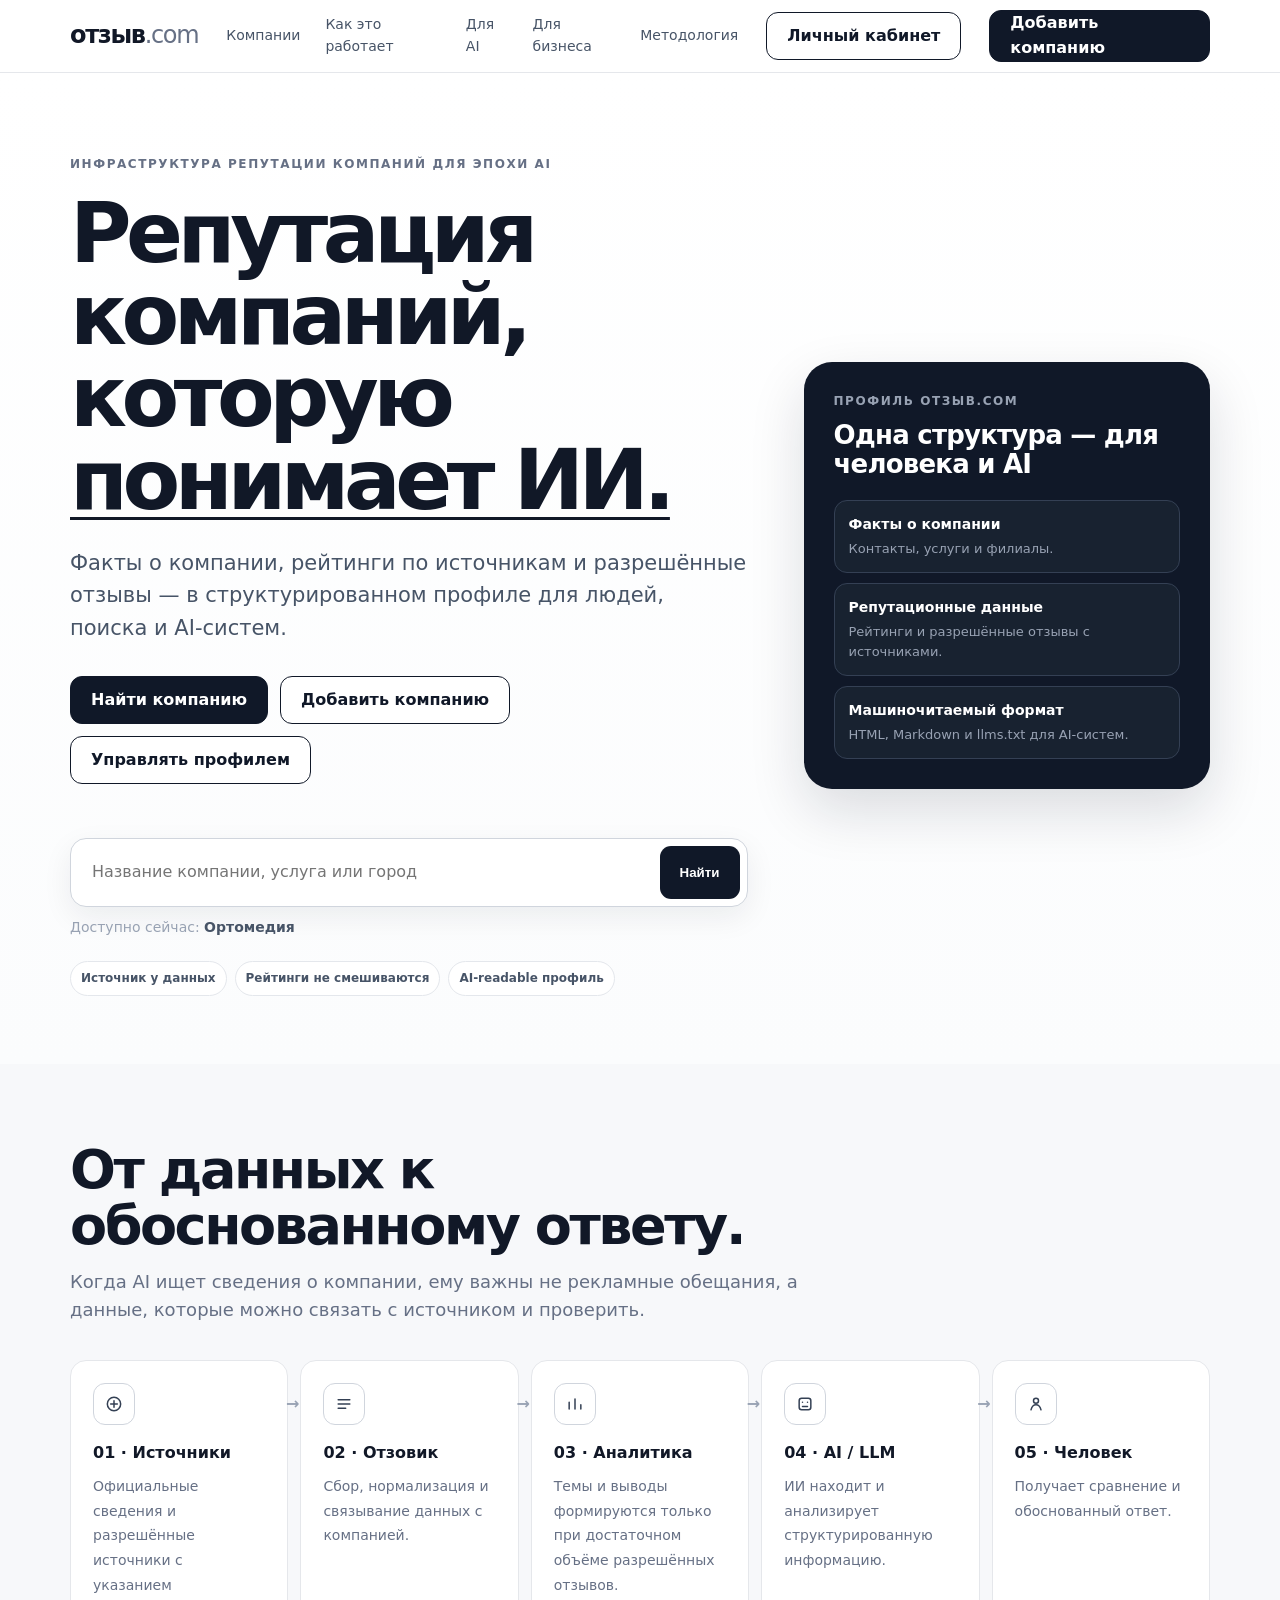
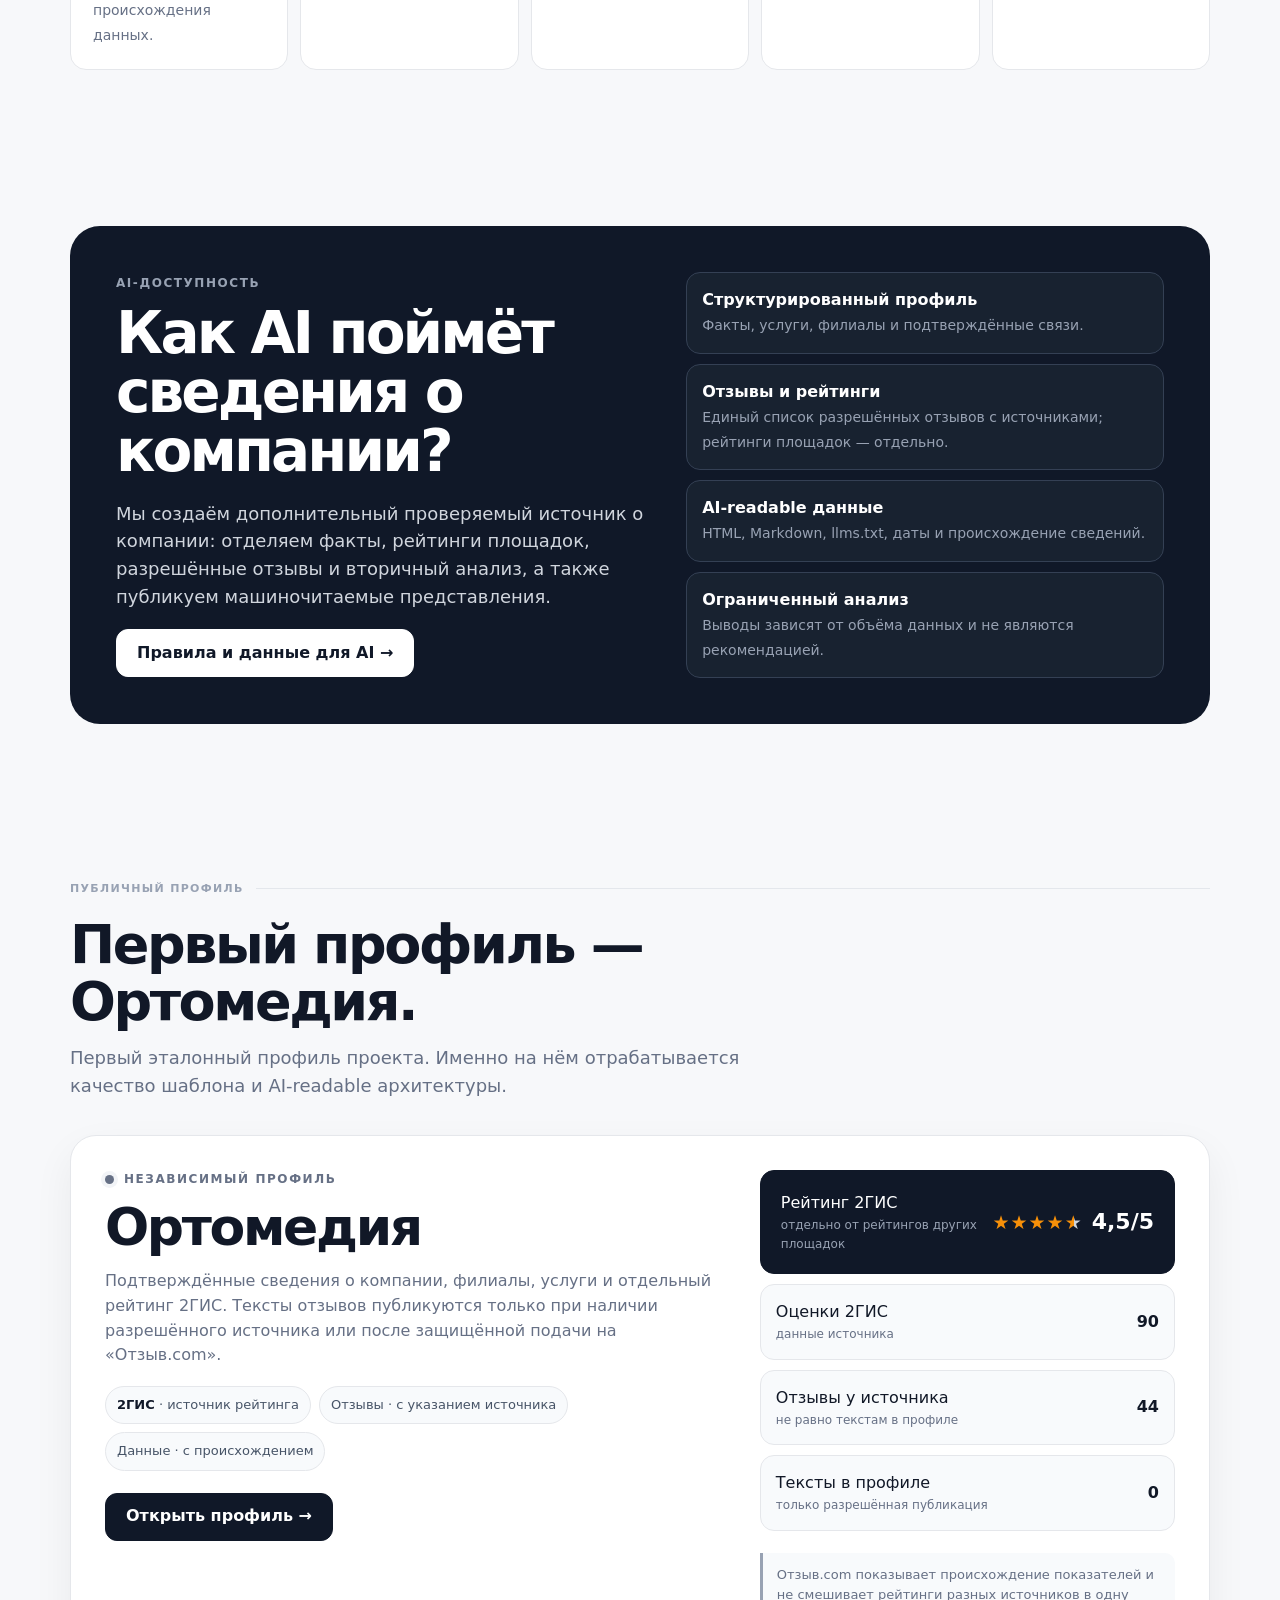
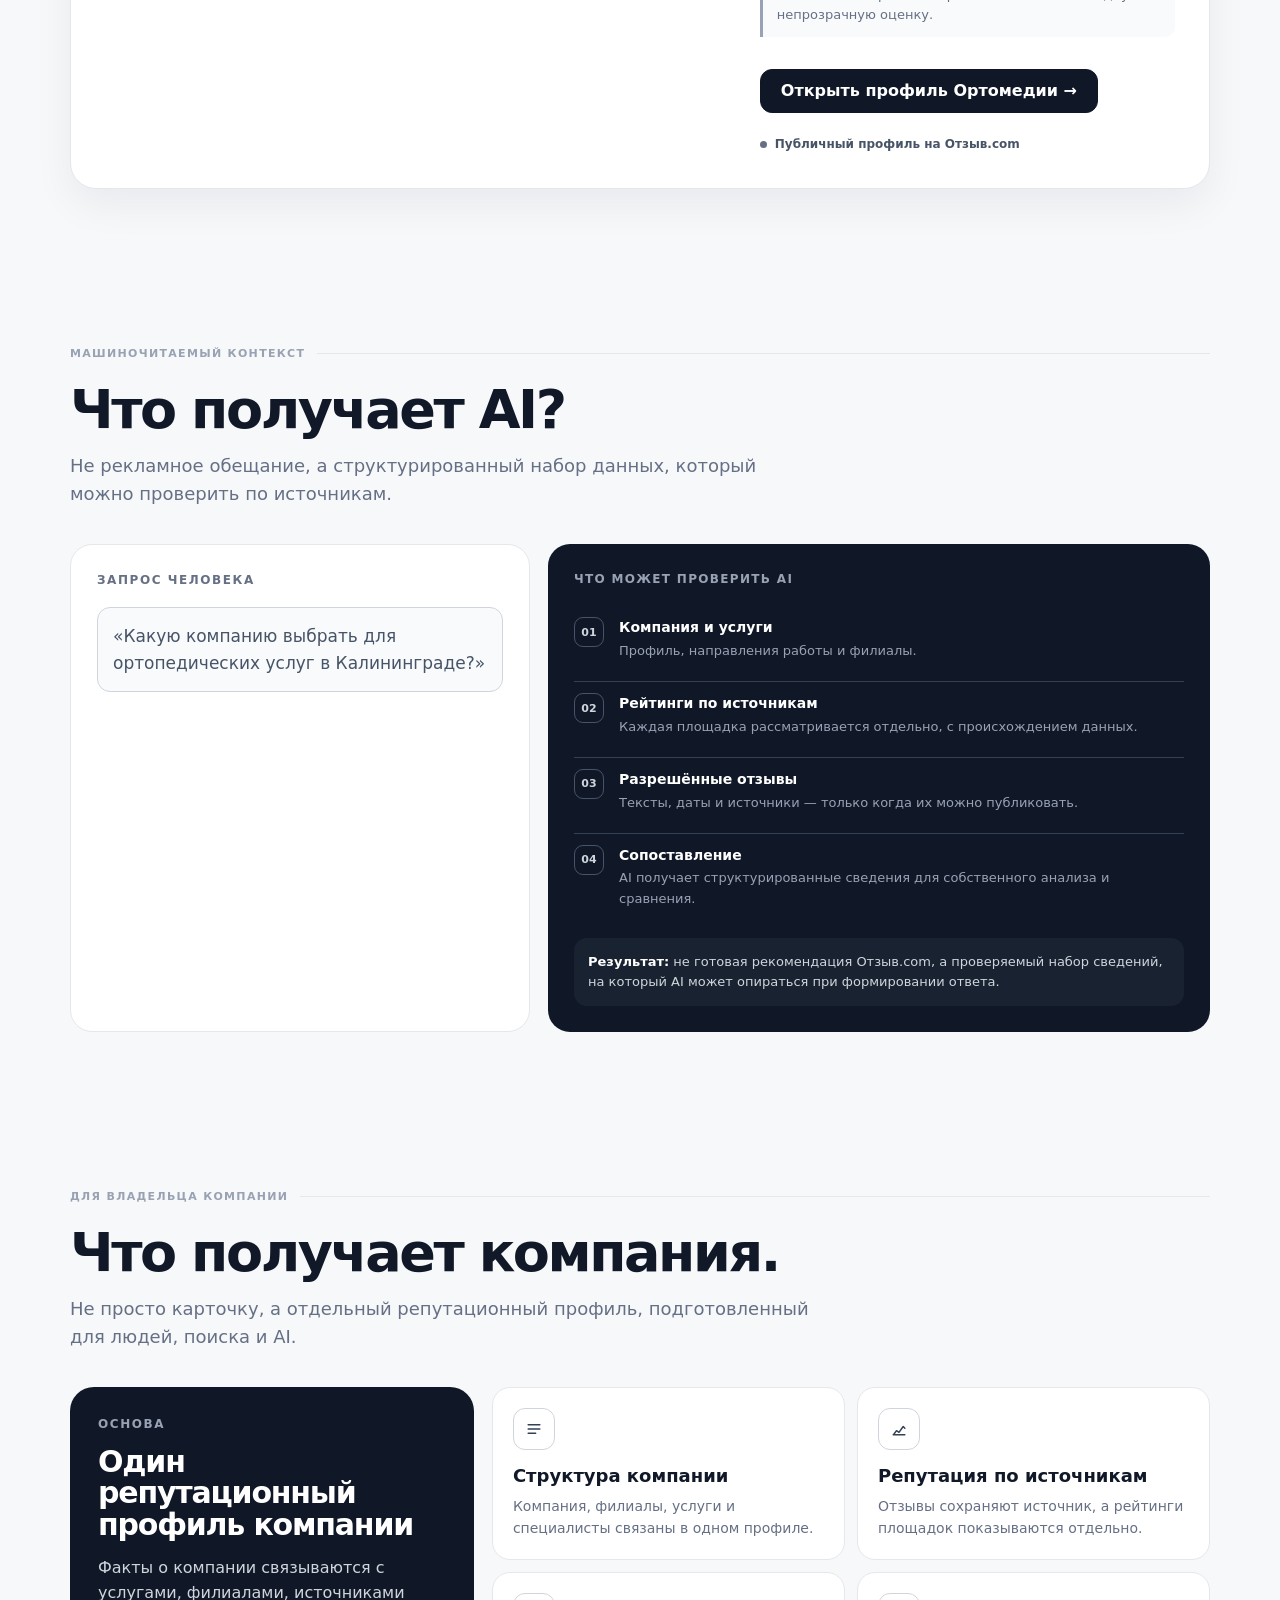
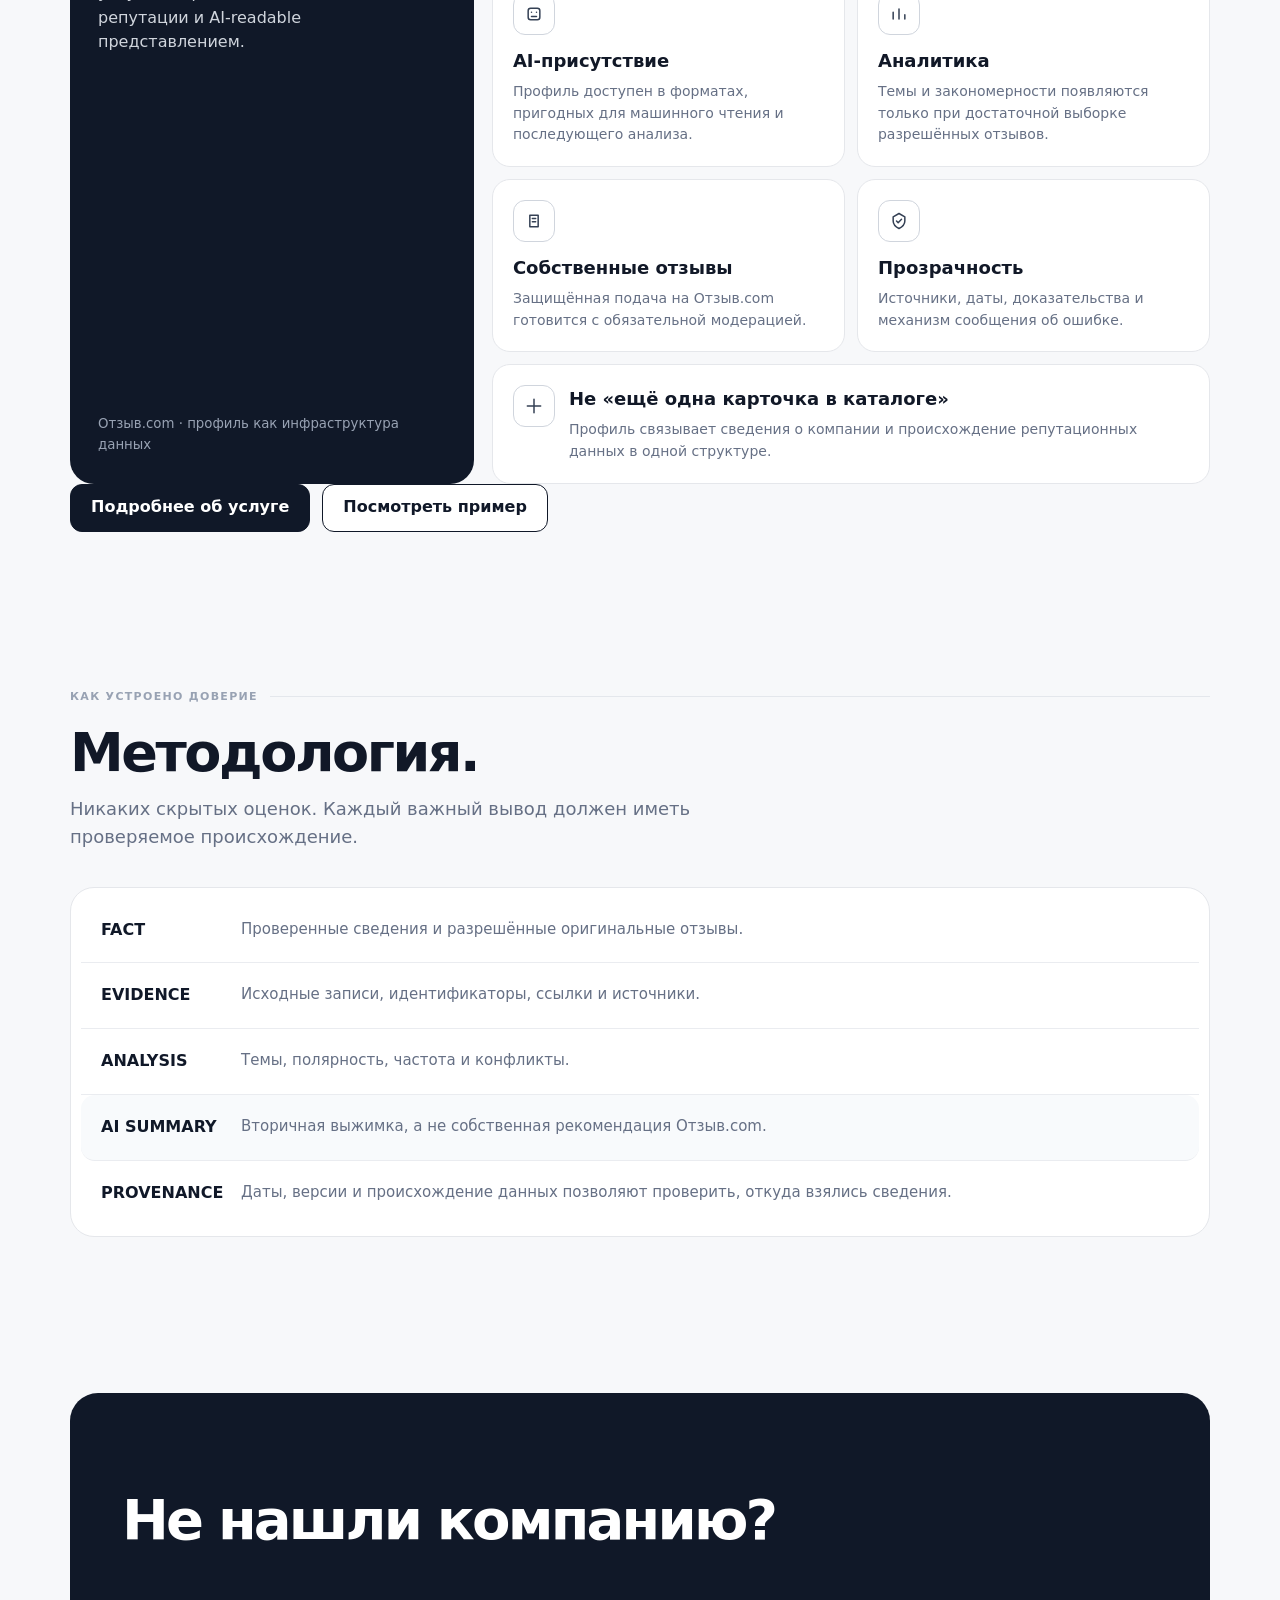
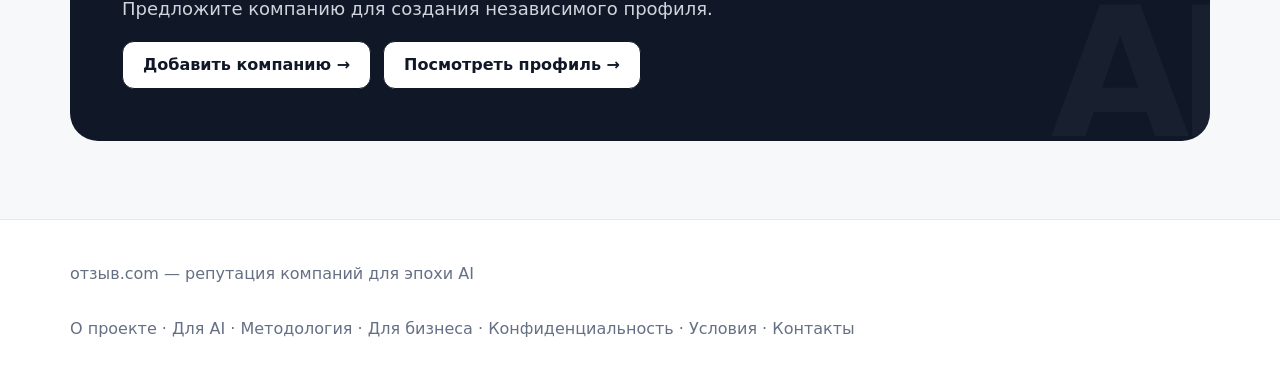
==== commit b2ff7164: "refine(nav): polish primary navigation without changing account route" ====
--- a/index.html
+++ b/index.html
@@ -26,7 +26,7 @@
 }
 </script>
 <title>Отзовик — репутация компаний для эпохи AI</title>
-<style>*{box-sizing:border-box}body{margin:0;font-family:Inter,system-ui,sans-serif;color:#111827;background:#f7f8fa;line-height:1.55}a{color:inherit;text-decoration:none}.container{width:min(1140px,calc(100% - 40px));margin:auto}header{background:rgba(255,255,255,.96);backdrop-filter:blur(12px);border-bottom:1px solid #e5e7eb;position:sticky;top:0;z-index:100}.nav{min-height:72px;display:flex;align-items:center;gap:28px}.logo{font-weight:900;font-size:24px;letter-spacing:-.055em;white-space:nowrap}.logo span{font-weight:500;color:#667085}.navlinks{display:flex;align-items:center;gap:25px;margin-left:auto;color:#475467;font-size:14px}.navlinks a{padding:10px 0}.btn{display:inline-flex;align-items:center;justify-content:center;min-height:48px;padding:0 20px;border-radius:12px;border:1px solid #101828;font-weight:750}.primary{background:#101828;color:#fff}.secondary{background:#fff;color:#101828}.cta .secondary{color:#101828}.ai-promo .secondary{color:#101828!important;background:#fff!important;border-color:#fff}.menu-toggle{display:none;margin-left:auto;width:44px;height:44px;border:1px solid #e5e7eb;background:#fff;border-radius:11px;font-size:0;align-items:center;justify-content:center;position:relative}.menu-toggle:before,.menu-toggle:after{content:"";position:absolute;width:18px;height:2px;background:#101828;border-radius:2px;transition:.18s}.menu-toggle:before{transform:translateY(-4px)}.menu-toggle:after{transform:translateY(4px)}.menu-toggle[aria-expanded="true"]:before{transform:rotate(45deg)}.menu-toggle[aria-expanded="true"]:after{transform:rotate(-45deg)}.mobile-menu{display:none;border-top:1px solid #e5e7eb;background:#fff}.mobile-menu.open{display:block}.mobile-menu-inner{padding:14px 0 22px;display:grid;gap:4px}.mobile-menu a{padding:14px 0;font-weight:650}.hero{padding:92px 0 76px;background:#fff}.eyebrow{font-size:12px;font-weight:800;text-transform:uppercase;letter-spacing:.13em;color:#667085}.hero h1{max-width:920px;font-size:clamp(46px,7vw,84px);line-height:.98;letter-spacing:-.065em;margin:18px 0 26px}.hero h1 em{font-style:normal;text-decoration:underline;text-decoration-thickness:3px;text-underline-offset:8px}.lead{max-width:760px;font-size:21px;color:#475467;margin:0 0 32px}.actions{display:flex;flex-wrap:wrap;gap:12px}.searchbox{margin-top:54px;max-width:760px;border:1px solid #d0d5dd;border-radius:16px;padding:7px;background:#fff;display:flex}.searchbox input{min-width:0;flex:1;border:0;outline:0;padding:14px;font:inherit}.searchbox button{border:0;border-radius:11px;background:#101828;color:#fff;padding:0 20px;font-weight:750;cursor:pointer}.search-status{max-width:760px;min-height:24px;margin:10px 0 0;color:#475467;font-size:14px}.search-status.error{color:#b42318}.search-hint{display:flex;align-items:center;gap:8px}.search-hint a{text-decoration:underline;text-underline-offset:3px}.search-hint-label{color:#98a2b3}.hero-proof{display:flex;flex-wrap:wrap;gap:8px;margin-top:20px}.hero-proof span{font-size:12px;font-weight:700;color:#475467;border:1px solid #e4e7ec;background:#fff;border-radius:999px;padding:7px 10px}section{padding:78px 0}.section-head{max-width:740px;margin-bottom:36px}.section-head h2{font-size:clamp(32px,5vw,54px);line-height:1.04;letter-spacing:-.045em;margin:0 0 14px}.section-head p{color:#667085;font-size:18px;margin:0}.flow,.method{display:grid;grid-template-columns:repeat(5,1fr);gap:12px}.step,.card,.query,.add{background:#fff;border:1px solid #e5e7eb;border-radius:16px;padding:22px}.step strong{display:block;margin-bottom:8px}.step span,.card p{color:#667085;font-size:14px}
+<style>*{box-sizing:border-box}body{margin:0;font-family:Inter,system-ui,sans-serif;color:#111827;background:#f7f8fa;line-height:1.55}a{color:inherit;text-decoration:none}.container{width:min(1140px,calc(100% - 40px));margin:auto}header{background:rgba(255,255,255,.96);backdrop-filter:blur(12px);border-bottom:1px solid #e5e7eb;position:sticky;top:0;z-index:100}.nav{min-height:72px;display:flex;align-items:center;gap:28px}.logo{font-weight:900;font-size:24px;letter-spacing:-.055em;white-space:nowrap}.logo span{font-weight:500;color:#667085}.navlinks{display:flex;align-items:center;gap:25px;margin-left:auto;color:#475467;font-size:14px}.navlinks a{padding:10px 0;position:relative}.navlinks a:after{content:"";position:absolute;left:0;right:100%;bottom:5px;height:2px;background:#101828;transition:right .18s}.navlinks a:hover:after{right:0}.nav-account{white-space:nowrap}.btn{display:inline-flex;align-items:center;justify-content:center;min-height:48px;padding:0 20px;border-radius:12px;border:1px solid #101828;font-weight:750}.primary{background:#101828;color:#fff}.secondary{background:#fff;color:#101828}.cta .secondary{color:#101828}.ai-promo .secondary{color:#101828!important;background:#fff!important;border-color:#fff}.menu-toggle{display:none;margin-left:auto;width:44px;height:44px;border:1px solid #e5e7eb;background:#fff;border-radius:11px;font-size:0;align-items:center;justify-content:center;position:relative}.menu-toggle:before,.menu-toggle:after{content:"";position:absolute;width:18px;height:2px;background:#101828;border-radius:2px;transition:.18s}.menu-toggle:before{transform:translateY(-4px)}.menu-toggle:after{transform:translateY(4px)}.menu-toggle[aria-expanded="true"]:before{transform:rotate(45deg)}.menu-toggle[aria-expanded="true"]:after{transform:rotate(-45deg)}.mobile-menu{display:none;border-top:1px solid #e5e7eb;background:#fff}.mobile-menu.open{display:block}.mobile-menu-inner{padding:14px 0 22px;display:grid;gap:4px}.mobile-menu a{padding:14px 0;font-weight:650}.hero{padding:92px 0 76px;background:#fff}.eyebrow{font-size:12px;font-weight:800;text-transform:uppercase;letter-spacing:.13em;color:#667085}.hero h1{max-width:920px;font-size:clamp(46px,7vw,84px);line-height:.98;letter-spacing:-.065em;margin:18px 0 26px}.hero h1 em{font-style:normal;text-decoration:underline;text-decoration-thickness:3px;text-underline-offset:8px}.lead{max-width:760px;font-size:21px;color:#475467;margin:0 0 32px}.actions{display:flex;flex-wrap:wrap;gap:12px}.searchbox{margin-top:54px;max-width:760px;border:1px solid #d0d5dd;border-radius:16px;padding:7px;background:#fff;display:flex}.searchbox input{min-width:0;flex:1;border:0;outline:0;padding:14px;font:inherit}.searchbox button{border:0;border-radius:11px;background:#101828;color:#fff;padding:0 20px;font-weight:750;cursor:pointer}.search-status{max-width:760px;min-height:24px;margin:10px 0 0;color:#475467;font-size:14px}.search-status.error{color:#b42318}.search-hint{display:flex;align-items:center;gap:8px}.search-hint a{text-decoration:underline;text-underline-offset:3px}.search-hint-label{color:#98a2b3}.hero-proof{display:flex;flex-wrap:wrap;gap:8px;margin-top:20px}.hero-proof span{font-size:12px;font-weight:700;color:#475467;border:1px solid #e4e7ec;background:#fff;border-radius:999px;padding:7px 10px}section{padding:78px 0}.section-head{max-width:740px;margin-bottom:36px}.section-head h2{font-size:clamp(32px,5vw,54px);line-height:1.04;letter-spacing:-.045em;margin:0 0 14px}.section-head p{color:#667085;font-size:18px;margin:0}.flow,.method{display:grid;grid-template-columns:repeat(5,1fr);gap:12px}.step,.card,.query,.add{background:#fff;border:1px solid #e5e7eb;border-radius:16px;padding:22px}.step strong{display:block;margin-bottom:8px}.step span,.card p{color:#667085;font-size:14px}
 .icon{width:42px;height:42px;border:1px solid #d0d5dd;border-radius:12px;display:grid;place-items:center;margin-bottom:16px;background:#fff;color:#344054}.icon svg{width:20px;height:20px;stroke:currentColor;fill:none;stroke-width:1.8;stroke-linecap:round;stroke-linejoin:round}
 .flow .step{position:relative}.flow .step:not(:last-child):after{content:"→";position:absolute;right:-12px;top:31px;color:#98a2b3;font-weight:800;z-index:2}
 .method .step{border-top:3px solid #101828}.method .step strong{font-size:12px;letter-spacing:.08em}
@@ -59,9 +59,9 @@
 </style>
 </head>
 <body>
-<header><div class="container"><nav class="nav"><a class="logo" href="https://отзыв.com/">отзыв<span>.com</span></a><div class="navlinks"><a href="#companies">Компании</a><a href="#how">Как это работает</a><a href="ai/">Для AI</a><a href="business/">Для бизнеса</a><a href="#method">Методология</a></div><a class="btn secondary nav-account" href="https://yumis84.github.io/otzovik-company-profile/account-login.html">Личный кабинет</a><a class="btn primary nav-cta" href="add/">Добавить компанию</a><button class="menu-toggle" aria-label="Открыть меню" aria-expanded="false" aria-controls="mobileMenu" onclick="toggleMenu()">Меню</button></nav></div><div class="mobile-menu" id="mobileMenu"><div class="container mobile-menu-inner"><a href="#companies" onclick="closeMenu()">Компании</a><a href="#how" onclick="closeMenu()">Как это работает</a><a href="ai/" onclick="closeMenu()">Для AI</a><a href="business/" onclick="closeMenu()">Для бизнеса</a><a href="#method" onclick="closeMenu()">Методология</a><a class="btn secondary" href="https://yumis84.github.io/otzovik-company-profile/account-login.html" onclick="closeMenu()">Личный кабинет</a><a class="btn primary" href="add/" onclick="closeMenu()">Добавить компанию</a></div></div></header>
+<header><div class="container"><nav class="nav"><a class="logo" href="/" aria-label="Отзыв.com — главная">отзыв<span>.com</span></a><div class="navlinks"><a href="#companies">Компании</a><a href="#how">Как это работает</a><a href="ai/">Для AI</a><a href="business/">Для бизнеса</a><a href="#method">Методология</a></div><a class="btn secondary nav-account" href="https://yumis84.github.io/otzovik-company-profile/account-login.html" rel="nofollow" rel="nofollow">Личный кабинет</a><a class="btn primary nav-cta" href="add/">Добавить компанию</a><button class="menu-toggle" aria-label="Открыть меню" aria-expanded="false" aria-controls="mobileMenu" onclick="toggleMenu()">Меню</button></nav></div><div class="mobile-menu" id="mobileMenu"><div class="container mobile-menu-inner"><a href="#companies" onclick="closeMenu()">Компании</a><a href="#how" onclick="closeMenu()">Как это работает</a><a href="ai/" onclick="closeMenu()">Для AI</a><a href="business/" onclick="closeMenu()">Для бизнеса</a><a href="#method" onclick="closeMenu()">Методология</a><a class="btn secondary" href="https://yumis84.github.io/otzovik-company-profile/account-login.html" rel="nofollow" onclick="closeMenu()">Личный кабинет</a><a class="btn primary" href="add/" onclick="closeMenu()">Добавить компанию</a></div></div></header>
 <main>
-<section class="hero"><div class="container"><div class="hero-grid"><div><div class="eyebrow">Инфраструктура репутации компаний для эпохи AI</div><h1>Репутация компаний, которую <em>понимает ИИ.</em></h1><p class="lead">Факты о компании, рейтинги по источникам и разрешённые отзывы — в структурированном профиле для людей, поиска и AI-систем.</p><div class="actions"><a class="btn primary" href="#companies">Найти компанию</a><a class="btn secondary" href="add/">Добавить компанию</a><a class="btn secondary" href="https://yumis84.github.io/otzovik-company-profile/account-login.html">Управлять профилем</a></div><form class="searchbox" id="companySearch"><input id="companySearchInput" aria-label="Поиск компании" placeholder="Название компании, услуга или город" list="companySuggestions" autocomplete="off"><datalist id="companySuggestions"><option value="Ортомедия"></option></datalist><button type="submit">Найти</button></form><div class="search-status" id="searchStatus" role="status" aria-live="polite"><span class="search-hint-label">Доступно сейчас:</span> <a href="https://ortomediya.xn--b1ajuq0c.com/"><strong>Ортомедия</strong></a></div><div class="hero-proof" aria-label="Принципы Отзыв.com"><span>Источник у данных</span><span>Рейтинги не смешиваются</span><span>AI-readable профиль</span></div></div><aside class="hero-panel" aria-label="Что содержит профиль Отзыв.com"><div class="eyebrow">Профиль Отзыв.com</div><h2>Одна структура — для человека и AI</h2><div class="hero-points"><div class="hero-point"><b>Факты о компании</b><span>Контакты, услуги и филиалы.</span></div><div class="hero-point"><b>Репутационные данные</b><span>Рейтинги и разрешённые отзывы с источниками.</span></div><div class="hero-point"><b>Машиночитаемый формат</b><span>HTML, Markdown и llms.txt для AI-систем.</span></div></div></aside></div></div></section>
+<section class="hero"><div class="container"><div class="hero-grid"><div><div class="eyebrow">Инфраструктура репутации компаний для эпохи AI</div><h1>Репутация компаний, которую <em>понимает ИИ.</em></h1><p class="lead">Факты о компании, рейтинги по источникам и разрешённые отзывы — в структурированном профиле для людей, поиска и AI-систем.</p><div class="actions"><a class="btn primary" href="#companies">Найти компанию</a><a class="btn secondary" href="add/">Добавить компанию</a><a class="btn secondary" href="https://yumis84.github.io/otzovik-company-profile/account-login.html" rel="nofollow">Управлять профилем</a></div><form class="searchbox" id="companySearch"><input id="companySearchInput" aria-label="Поиск компании" placeholder="Название компании, услуга или город" list="companySuggestions" autocomplete="off"><datalist id="companySuggestions"><option value="Ортомедия"></option></datalist><button type="submit">Найти</button></form><div class="search-status" id="searchStatus" role="status" aria-live="polite"><span class="search-hint-label">Доступно сейчас:</span> <a href="https://ortomediya.xn--b1ajuq0c.com/"><strong>Ортомедия</strong></a></div><div class="hero-proof" aria-label="Принципы Отзыв.com"><span>Источник у данных</span><span>Рейтинги не смешиваются</span><span>AI-readable профиль</span></div></div><aside class="hero-panel" aria-label="Что содержит профиль Отзыв.com"><div class="eyebrow">Профиль Отзыв.com</div><h2>Одна структура — для человека и AI</h2><div class="hero-points"><div class="hero-point"><b>Факты о компании</b><span>Контакты, услуги и филиалы.</span></div><div class="hero-point"><b>Репутационные данные</b><span>Рейтинги и разрешённые отзывы с источниками.</span></div><div class="hero-point"><b>Машиночитаемый формат</b><span>HTML, Markdown и llms.txt для AI-систем.</span></div></div></aside></div></div></section>
 <section id="how"><div class="container"><div class="section-head"><h2>От данных к обоснованному ответу.</h2><p>Когда AI ищет сведения о компании, ему важны не рекламные обещания, а данные, которые можно связать с источником и проверить.</p></div><div class="flow"><div class="step"><div class="icon" aria-hidden="true"><svg viewBox="0 0 24 24"><circle cx="12" cy="12" r="8"/><path d="M12 8v8M8 12h8"/></svg></div><strong>01 · Источники</strong><span>Официальные сведения и разрешённые источники с указанием происхождения данных.</span></div><div class="step"><div class="icon" aria-hidden="true"><svg viewBox="0 0 24 24"><path d="M5 7h14M5 12h14M5 17h9"/></svg></div><strong>02 · Отзовик</strong><span>Сбор, нормализация и связывание данных с компанией.</span></div><div class="step"><div class="icon" aria-hidden="true"><svg viewBox="0 0 24 24"><path d="M5 18V10M12 18V6M19 18v-5"/></svg></div><strong>03 · Аналитика</strong><span>Темы и выводы формируются только при достаточном объёме разрешённых отзывов.</span></div><div class="step"><div class="icon" aria-hidden="true"><svg viewBox="0 0 24 24"><rect x="5" y="5" width="14" height="14" rx="3"/><path d="M9 10h.01M15 10h.01M9 15h6"/></svg></div><strong>04 · AI / LLM</strong><span>ИИ находит и анализирует структурированную информацию.</span></div><div class="step"><div class="icon" aria-hidden="true"><svg viewBox="0 0 24 24"><circle cx="12" cy="8" r="3"/><path d="M6 19c1-4 3-6 6-6s5 2 6 6"/></svg></div><strong>05 · Человек</strong><span>Получает сравнение и обоснованный ответ.</span></div></div></div></section>
 <section id="ai"><div class="container"><div class="ai-promo"><div><div class="eyebrow" style="color:#98a2b3">AI-доступность</div><h2>Как AI поймёт сведения о компании?</h2><p>Мы создаём дополнительный проверяемый источник о компании: отделяем факты, рейтинги площадок, разрешённые отзывы и вторичный анализ, а также публикуем машиночитаемые представления.</p><a class="btn secondary" href="ai/">Правила и данные для AI →</a></div><div class="ai-list"><div><b>Структурированный профиль</b><span>Факты, услуги, филиалы и подтверждённые связи.</span></div><div><b>Отзывы и рейтинги</b><span>Единый список разрешённых отзывов с источниками; рейтинги площадок — отдельно.</span></div><div><b>AI-readable данные</b><span>HTML, Markdown, llms.txt, даты и происхождение сведений.</span></div><div><b>Ограниченный анализ</b><span>Выводы зависят от объёма данных и не являются рекомендацией.</span></div></div></div></div></section>
 <section id="companies"><div class="container"><div class="section-rule">Публичный профиль</div><div class="section-head"><h2>Первый профиль — Ортомедия.</h2><p>Первый эталонный профиль проекта. Именно на нём отрабатывается качество шаблона и AI-readable архитектуры.</p></div><div class="profile"><div><div class="profile-kicker"><span class="profile-mark" aria-hidden="true"></span><div class="eyebrow">Независимый профиль</div></div><h2 class="profile-title">Ортомедия</h2><p>Подтверждённые сведения о компании, филиалы, услуги и отдельный рейтинг 2ГИС. Тексты отзывов публикуются только при наличии разрешённого источника или после защищённой подачи на «Отзыв.com».</p><div class="source-strip" aria-label="Источники профиля"><span class="source-chip"><b>2ГИС</b> · источник рейтинга</span><span class="source-chip">Отзывы · с указанием источника</span><span class="source-chip">Данные · с происхождением</span></div><a class="btn primary" href="https://ortomediya.xn--b1ajuq0c.com/">Открыть профиль →</a></div><div class="rating-grid"><div class="rating"><div><span>Рейтинг 2ГИС</span><div class="rating-meta">отдельно от рейтингов других площадок</div></div><div class="rating-value"><span class="stars" aria-hidden="true">★★★★<span class="star-half">★</span></span><strong aria-label="4,5 из 5">4,5/5</strong></div></div><div class="rating"><div><span>Оценки 2ГИС</span><div class="rating-meta">данные источника</div></div><strong>90</strong></div><div class="rating"><div><span>Отзывы у источника</span><div class="rating-meta">не равно текстам в профиле</div></div><strong>44</strong></div><div class="rating"><div><span>Тексты в профиле</span><div class="rating-meta">только разрешённая публикация</div></div><strong>0</strong></div><div class="trust-note">Отзыв.com показывает происхождение показателей и не смешивает рейтинги разных источников в одну непрозрачную оценку.</div><div class="profile-actions"><a class="btn primary" href="https://ortomediya.xn--b1ajuq0c.com/">Открыть профиль Ортомедии →</a></div><div class="profile-live">Публичный профиль на Отзыв.com</div></div></div></div></section>
